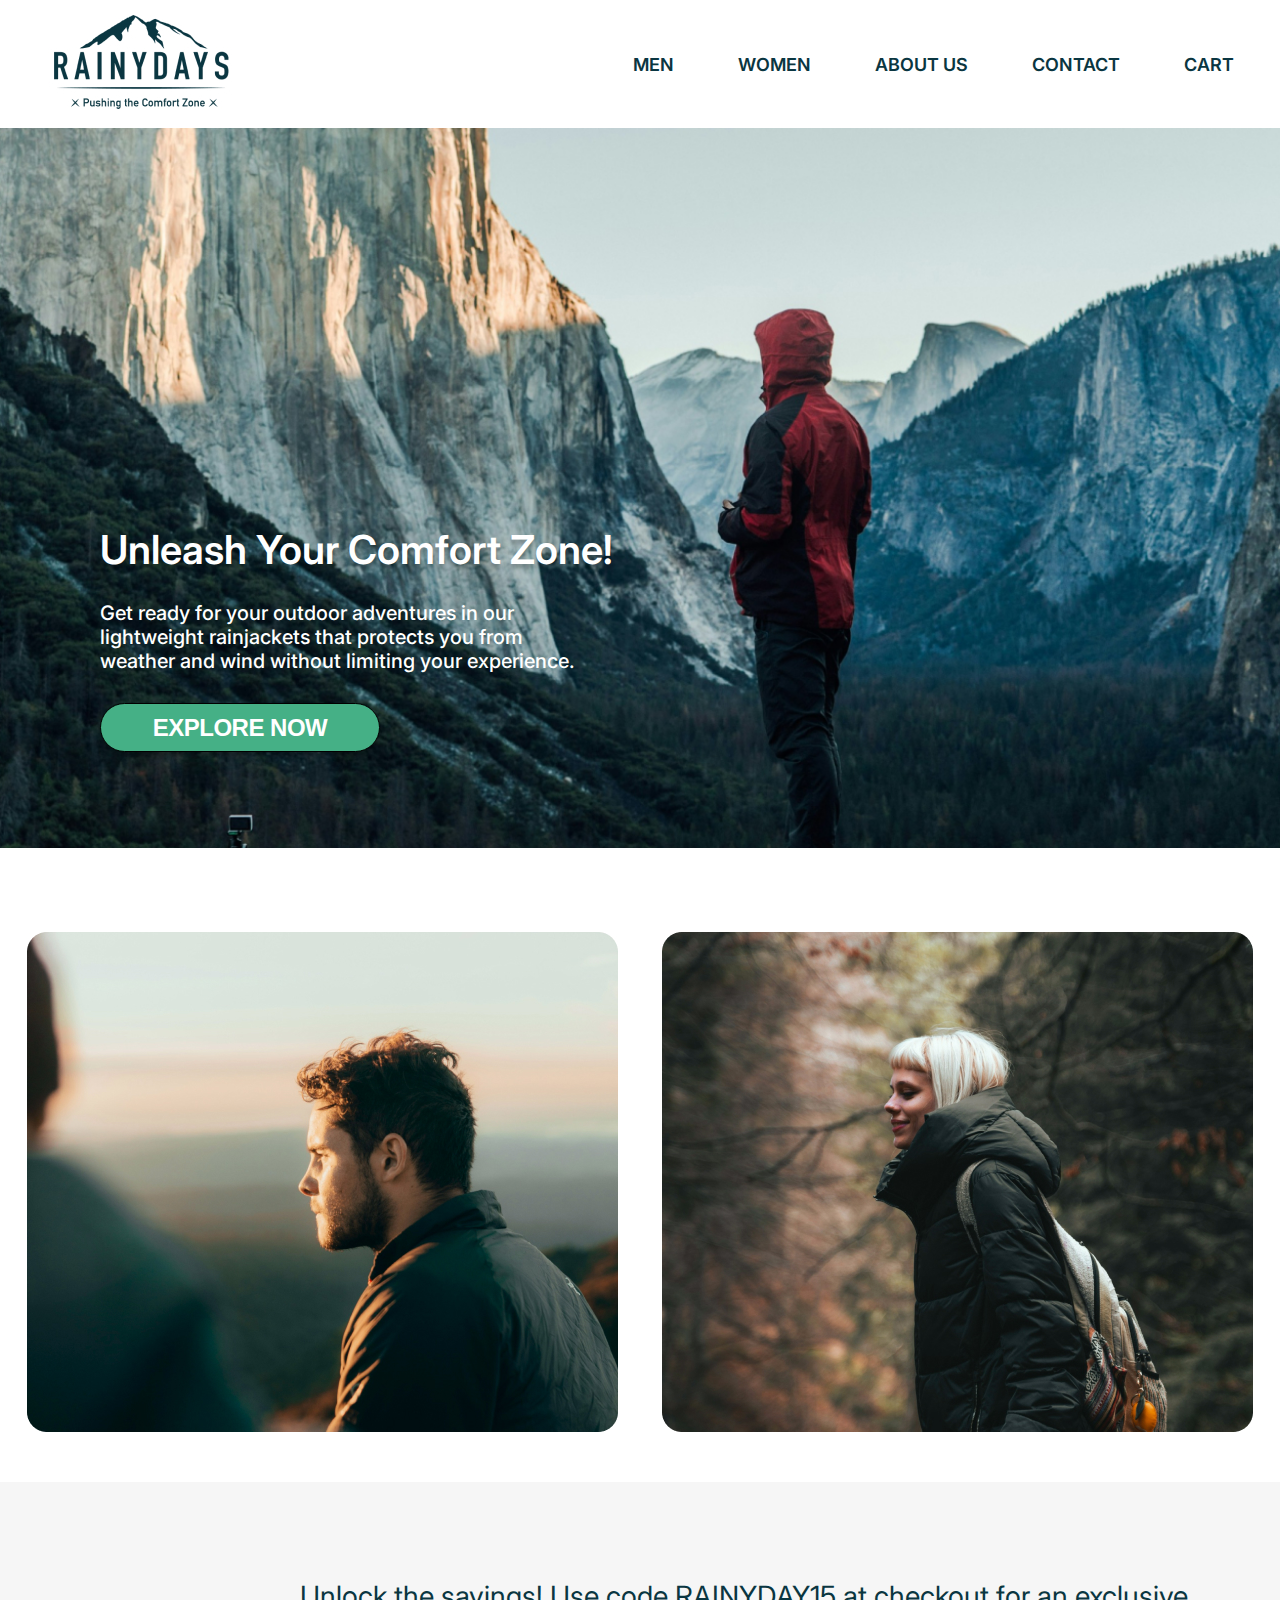
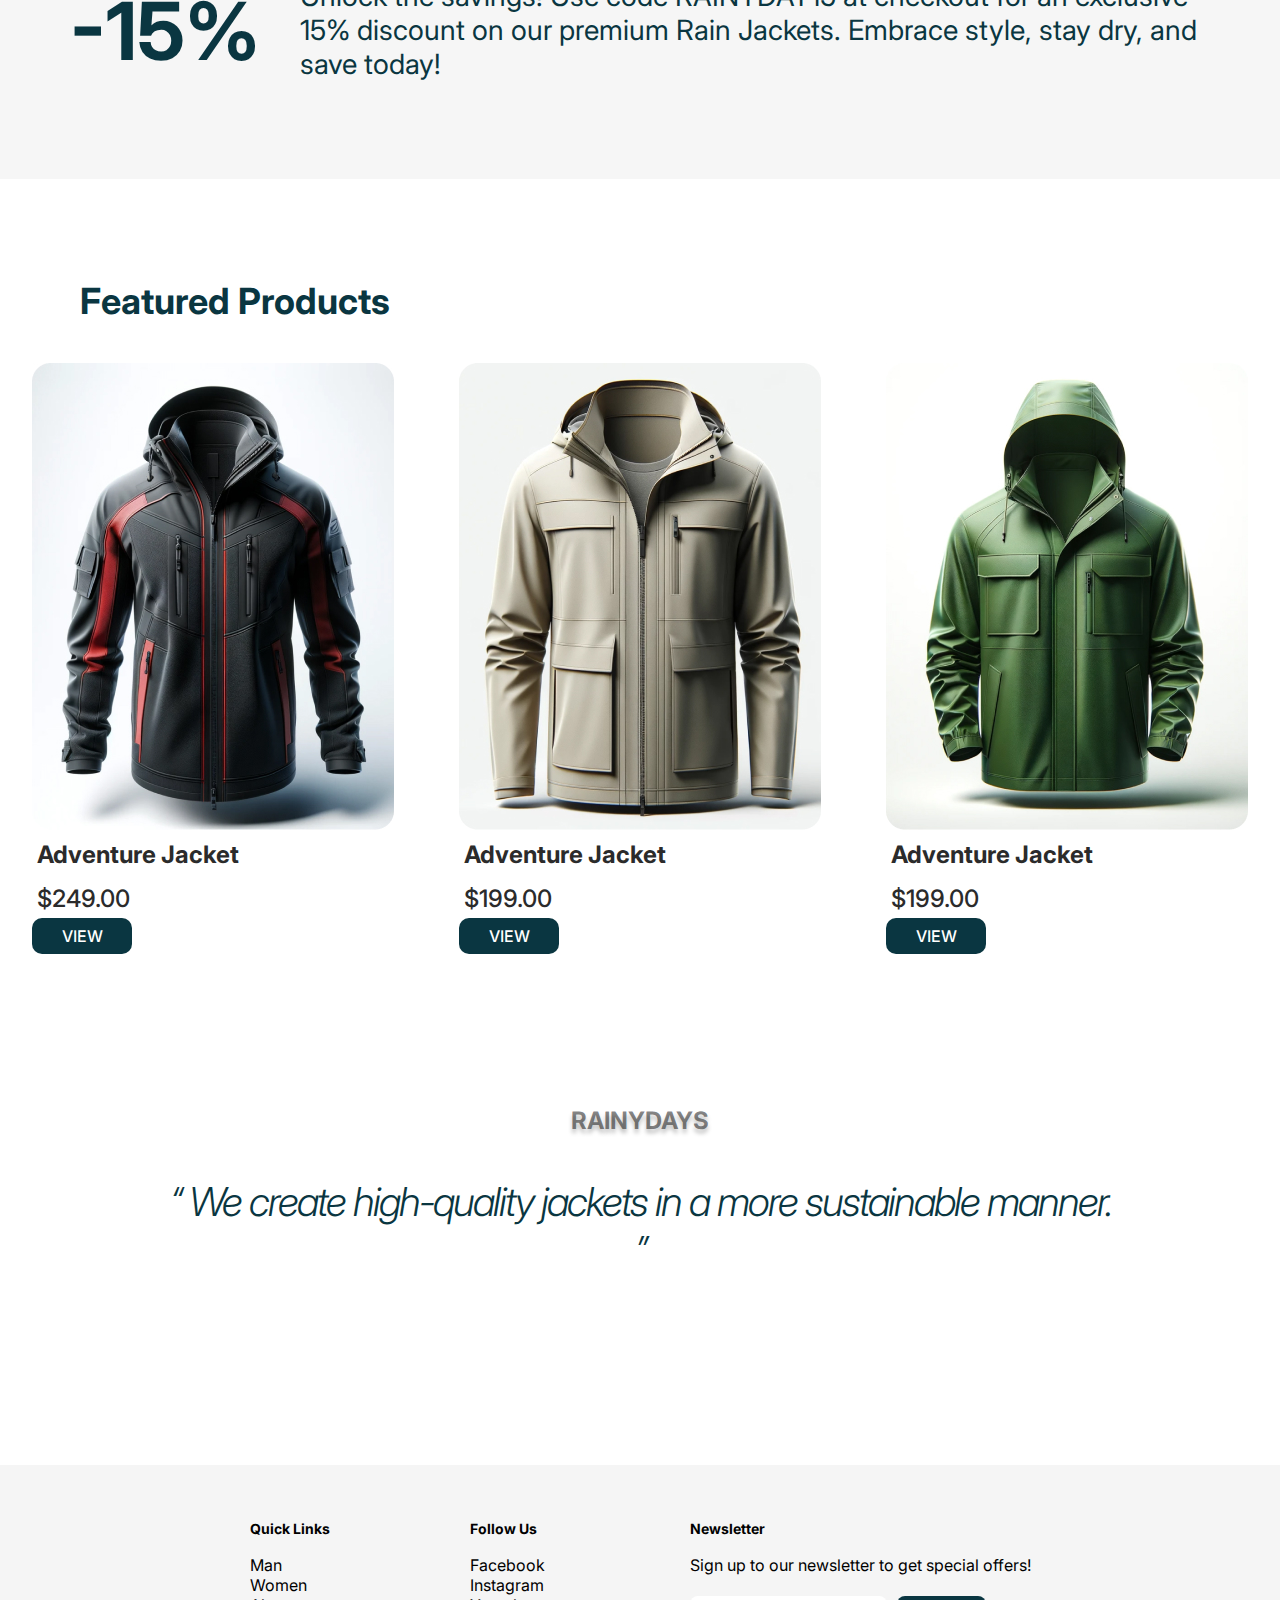
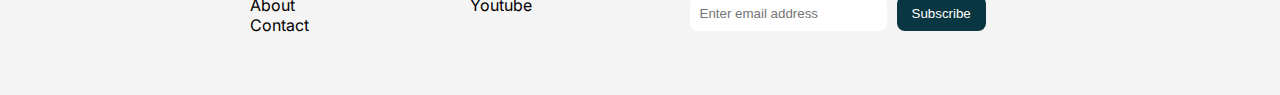
==== index.html @ 7c23044b "media" ====
<!DOCTYPE html>
<html lang="en">
  <head>
    <meta charset="UTF-8" />
    <meta name="viewport" content="widht=device-widht, initial-scale=1" />
    <meta
      name="Explore our premium selection of rain jackets and outerwear designed for the adventurous spirit. Our collection offers the perfect blend of style, functionality, and weather-resistant technology, ensuring you stay dry and comfortable in any conditions. Types: Rainjackets, hiking jackets. "
      content="The home page for Rainydays."
    />
    <link rel="icon" href="/images/favicon1.PNG" type="image/png" />
    <link href="src/css/styles.css" rel="stylesheet" />

    <link rel="preconnect" href="https://fonts.googleapis.com" />
    <link rel="preconnect" href="https://fonts.gstatic.com" crossorigin />
    <link
      href="https://fonts.googleapis.com/css2?family=Inter:wght@400;700&display=swap"
      rel="stylesheet"
    />
    <title>Rainydays | Home</title>
  </head>

  <body>
    <header>
      <div class="header-container">
        <div>
          <a class="header-logo" href="index.html"
            ><img src="images/footer-logo.jpg" alt="Rainydays logo"
          /></a>
          <div class="nav-search" id="navSearch">
            <img
              src="images/nav-search.svg"
              alt="Icon image of a blue search tool."
            />
          </div>
          <div class="nav-cart" id="navCart">
            <img src="images/nav-cart.svg" alt="Icon image of a blue cart" />
          </div>
          <div class="nav-toggle" id="navToggle">
            <img src="images/nav-toggle.svg" alt="Hamburger Menu" />
          </div>
        </div>
        <nav>
          <ul>
            <li><a href="man.html">MEN</a></li>
            <li><a href="man.html">WOMEN</a></li>
            <li><a href="about.html">ABOUT US</a></li>
            <li><a href="contact.html">CONTACT</a></li>
            <li><a href="#">CART</a></li>
          </ul>
        </nav>
      </div>
    </header>

    <main>
      <section class="hero">
        <div class="background-image"></div>
        <div class="hero-text">
          <h1>Unleash Your Comfort Zone!</h1>
          <article>
            Get ready for your outdoor adventures in our lightweight rainjackets
            that protects you from weather and wind without limiting your
            experience.
          </article>
          <a href="man.html">
            <button class="explore-button">EXPLORE NOW</button></a
          >
        </div>
      </section>
      <section class="shop-container">
        <img
          src="images/mens.jpg"
          alt="A picture of a man with a jacket sitting on a maoutain watching the sunset."
        />

        <img
          src="images/womens.jpg"
          alt="Picture of a woman with blonde hair and a dark green jacket carrying a backpack in the woods."
        />
      </section>
      <section class="discount-banner">
        <div class="discount-information">
          <h2 class="discount-value">-15%</h2>
          <p class="discount-text">
            Unlock the savings! Use code RAINYDAY15 at checkout for an exclusive
            15% discount on our premium Rain Jackets. Embrace style, stay dry,
            and save today!
          </p>
        </div>
      </section>
      <section class="featured">
        <h2>Featured Products</h2>
        <div class="carousel">
          <div class="carousel-products">
            <img
              src="images/carouselimage1.jpg"
              alt="Picture of a black, hooded outdoor jacket with red details on the arms and around the zippers."
            />
            <h3>Adventure Jacket</h3>
            <p>$249.00</p>
            <a href="product.html" class="shop-button">VIEW</a>
          </div>
          <div class="carousel-products">
            <img
              src="images/carouselimage2.jpg"
              alt="Picture of a beige, hooded rainjacket with four pockets on the front."
            />
            <h3>Adventure Jacket</h3>
            <p>$199.00</p>
            <a href="product.html" class="shop-button">VIEW</a>
          </div>
          <div class="carousel-products">
            <img
              src="images/carouselimage3.jpg"
              alt="Picture of a green, hooded rainjacket with two pockets on the chest."
            />
            <h3>Adventure Jacket</h3>
            <p>$199.00</p>
            <a href="product.html" class="shop-button">VIEW</a>
          </div>
        </div>
      </section>
      <section class="slogan">
        <strong>RAINYDAYS</strong>
        <h3>
          “ We create high-quality jackets in a more sustainable manner. ”
        </h3>
      </section>
    </main>
    <footer class="ft-main">
      <div class="ft-main-item">
        <h2 class="ft-title">Quick Links</h2>
        <ul>
          <li><a href="#">Man</a></li>
          <li><a href="#">Women</a></li>
          <li><a href="#">About</a></li>
          <li><a href="#">Contact</a></li>
        </ul>
      </div>
      <div class="ft-main-item">
        <h2 class="ft-title">Follow Us</h2>
        <ul>
          <li><a href="#">Facebook</a></li>
          <li><a href="#">Instagram</a></li>
          <li><a href="#">Youtube</a></li>
        </ul>
      </div>
      <div class="ft-main-item">
        <h2 class="ft-title">Newsletter</h2>
        <p>Sign up to our newsletter to get special offers!</p>
        <form>
          <input type="email" name="email" placeholder="Enter email address" />
          <input type="submit" value="Subscribe" />
        </form>
      </div>
    </footer>
    <script src="src/css/main.js"></script>
  </body>
</html>
---- src/css/styles.css ----
/* Use import to split up your CSS into manageable chunks */
@import url("./reset.css");
/* Files that are only needed to be imported are called partials */
/* These are marked with an underscore: */
@import url("./variables.css");
/* Feel free to add as many of these imports as you need */

/* Styles for every page */

.hr-header {
  max-width: 1280px;
  height: 0px;
  margin: 0 auto;
  background-color: #0a3641;
}

.header-info {
  max-width: 1280px;
  margin: 8px auto;
  padding: 0 20px;
  font-weight: 600;
  color: rgba(0, 0, 0, 0.75);
}

body {
  font-family: "Inter", "Open Sans", sans-serif;
  background-color: #ffffff;
  min-height: 100vh;
  margin: 0;
  padding: 0;
}

.header-container {
  display: flex;
  align-items: center;
  justify-content: space-between;
  margin: 15px auto;
  max-width: 1280px;
  padding: 0 16px;
}

.header-logo {
  height: 75px;
  width: 180px;
}

header li {
  display: inline-block;
  padding: 0 30px;
}

header li a {
  text-decoration: none;
  color: #0a3641;
  font-weight: 600;
  font-size: 18px;
}

.nav-toggle {
  display: none;
  position: absolute;
  top: 1.8rem;
  right: 3rem;
}

.nav-cart {
  display: none;
  position: absolute;
  top: 2.25rem;
  right: 5.2rem;
}

.nav-search {
  display: none;
  position: absolute;
  top: 2.25rem;
  right: 7.3rem;
}

.open {
  height: 100vh;
}

@media (max-width: 1000px) {
  .header-container {
    flex-direction: column;
    align-items: flex-start;
  }

  nav {
    height: 0;
    width: 100%;
    overflow: hidden;
  }

  header li {
    display: block;
    text-align: center;
    padding: 1.5rem 0;
  }

  header li a {
    font-size: 20px;
  }

  .nav-toggle {
    display: flex;
    width: 40px;
    height: 38px;
  }

  .nav-cart {
    display: flex;
    width: 31px;
    height: 25px;
  }

  .nav-search {
    display: flex;
    width: 31px;
    height: 27px;
  }

  .header-logo {
    display: flex;
    width: 82px;
    height: 68px;
  }
}

@media (max-width: 600px) {
  .nav-toggle {
    width: 36px;
    height: 34px;
  }

  .nav-cart {
    width: 27px;
    height: 21px;
  }

  .nav-search {
    width: 27px;
    height: 23px;
  }

  .header-logo {
    width: 42px;
    height: 58px;
  }
}

@media (max-width: 400px) {
  .nav-toggle {
    width: 30px;
    height: 30px;
    top: 28.4px;
    right: 30px;
  }

  .nav-cart {
    width: 23px;
    height: 19px;
    top: 34.5px;
    right: 55.5px;
  }

  .nav-search {
    width: 23px;
    height: 19px;
    top: 34px;
    right: 80px;
  }

  .header-logo {
    width: 42px;
    height: 58px;
  }
}

footer {
  background-color: #f5f5f5;
  color: #000;
}

footer a {
  text-decoration: none;
  color: #000;
}

a:hover {
  text-decoration: underline;
}

.ft-title {
  color: #000;
  font-size: 14px;
  padding-bottom: 0.1rem;
}

.ft-main {
  padding: 1.5rem 14rem;
  display: flex;
  flex-wrap: wrap;
  justify-content: center;
  gap: 80px;
}

.ft-main-item {
  max-width: 1280px;
  padding: 1.25rem;
  min-width: 200px;
}

ul {
  list-style: none;
  padding-left: 0;
}
@media (max-width: 1400px) {
  .ft-main {
    justify-content: center;
    gap: 20px;
    padding: 1.5rem 0;
  }
}

@media (max-width: 850px) {
  .ft-main {
    display: flex;
    flex-direction: column;
    padding: 2.5rem;
  }
}

form {
  display: flex;
  flex-wrap: wrap;
}

input[type="email"] {
  border: 0;
  padding: 0.625rem;
  margin-top: 0.3125rem;
}

input[type="submit"] {
  background-color: #0a3641;
  color: #ffffff;
  cursor: pointer;
  border: 0;
  padding: 0.625rem 0.9375rem;
  margin-top: 0.3125rem;
}

/* HOME PAGE */

/* Hero */

.hero {
  display: grid;
  grid-template-rows: 400px auto;
  grid-template-areas: "image" "text";
  margin-bottom: 160px;
}

.background-image {
  grid-area: image;
  background-image: url(/images/header.jpg);
  background-color: #0a3641;
  background-size: cover;
  background-position: center;
  width: 100%;
  height: 80vh;
}

.hero-text {
  grid-area: text;
  text-align: left;
  padding: 20px;
  color: #ffffff;
  margin-top: -50px;
}

.hero h1 {
  font-size: 40px;
  font-weight: 600;
  text-shadow: 0px 4px 4px rgba(0, 0, 0, 0.25);
  margin-left: 80px;
}

.hero article {
  font-size: 20px;
  font-weight: 500;
  -webkit-text-stroke-width: 1;
  -webkit-text-stroke-color: #0a3641;
  width: 40%;
  margin-left: 80px;
  padding-bottom: 30px;
}

.explore-button {
  width: 280px;
  height: 49px;
  font-size: 24px;
  font-weight: 600;
  background-color: #45b086;
  color: #ffffff;
  padding: 10px 40px;
  letter-spacing: -0.5px;
  border: 1px solid #000;
  border-radius: 36px;
  box-shadow: 0px 4px 4px 0px rgba(0, 0, 0, 0.25);
  outline: none;
  margin-left: 80px;
  cursor: pointer;
  transition: all 0.6s ease;
}

.explore-button:hover {
  background-color: #ffffff;
  color: #45b086;
}

@media (max-width: 1000px) {
  .hero h1 {
    font-size: 35px;
  }
  .hero article {
    font-size: 18px;
  }
  .explore-button {
    width: 230px;
    height: 45px;
    font-size: 20px;
  }
}

@media (max-width: 600px) {
  .hero {
    grid-template-rows: 390px auto;
    margin-bottom: 10px;
  }
  .background-image {
    height: 375px;
    width: auto;
  }
  .hero-text {
    background-color: #f5f5f5;
    color: #0a3641;
    width: 100%;
  }
  .hero h1 {
    font-size: 28px;
    margin: 20px 20px;
  }
  .hero article {
    font-size: 18px;
    width: 80%;
    margin: 10px 20px;
    padding-bottom: 0;
  }
  .explore-button {
    width: 230px;
    height: 45px;
    font-size: 20px;
    margin: 20px;
  }
}

@media (max-width: 400px) {
  .hero {
    grid-template-rows: 350px auto;
    margin-bottom: 10px;
  }
  .background-image {
    height: 300px;
    width: auto;
  }
  .hero-text {
    background-color: #f5f5f5;
    color: #0a3641;
    width: 100%;
  }
  .hero h1 {
    font-size: 24px;
    margin: 10px 10px;
    margin-left: 0;
  }
  .hero article {
    font-size: 16px;
    width: 100%;
    margin: 10px 20px;
    padding-bottom: 0;
    margin-left: 0;
  }
  .explore-button {
    width: 100%;
    height: 40px;
    font-size: 18px;
    margin-left: 0;
    margin-bottom: 5px;
  }
}

/* Shop Cards */

.shop-container {
  display: grid;
  grid-template-columns: repeat(2, 1fr);
  max-width: 1280px;
  margin: 50px auto;
  place-items: center;
  gap: 30px;
}

.shop-container img {
  max-width: 100%;
  height: auto;
}

@media (max-width: 1300px) {
  .shop-container {
    padding: 0 20px;
  }
}

@media (max-width: 600px) {
  .shop-container {
    grid-template-columns: repeat(1, 1fr);
    margin: 20px auto;
  }
}

@media (max-width: 400px) {
  .shop-container {
    display: block;
    margin: 10px 5px;
    padding: 10px 0;
  }
}

/* Discount banner */

.discount-banner {
  background-color: rgba(217, 217, 217, 0.23);
}

.discount-value {
  font-size: 80px;
  padding-left: 10px;
  padding-right: 10px;
  margin: 100px 0;
}

.discount-text {
  font-size: 28px;
  text-align: left;
}

.discount-information {
  display: flex;
  color: #0a3641;
  align-items: center;
  max-width: 1280px;
  margin: 50px auto;
  padding: 0 60px;
  gap: 30px;
}

@media (max-width: 600px) {
  .discount-information {
    margin: 10px auto;
    padding: 0 20px;
  }
  .discount-value {
    font-size: 65px;
  }
  .discount-text {
    font-size: 20px;
    padding: 40px 0;
  }
}

@media (max-width: 400px) {
  .discount-information {
    padding: 0 10px;
    gap: 0;
  }
  .discount-value {
    font-size: 50px;
  }
  .discount-text {
    font-size: 16px;
    padding: 10px 0;
  }
}

/* Featured products */ /*!Add buttons to carousel!*/

.featured h2 {
  margin-top: 100px;
  margin-bottom: 40px;
  margin-left: auto;
  margin-right: auto;
  max-width: 1440px;
  color: #0a3641;
  font-size: 36px;
  padding-left: 80px;
}

.carousel {
  display: grid;
  grid-template-columns: repeat(3, 1fr);
  max-width: 1280px;
  margin: auto;
}

.carousel h3 {
  color: #2b2b2b;
  font-weight: 700;
  font-size: 24px;
  margin: 10px 5px;
}

.carousel p {
  color: #2b2b2b;
  font-weight: 500;
  font-size: 24px;
  margin: 5px;
}

.carousel img {
  width: 100%;
}

.carousel-products {
  display: grid;
  justify-content: center;
}

@media (max-width: 1000px) {
  .carousel {
    grid-template-columns: repeat(2, 1fr);
    gap: 0 10px;
    padding: 0 20px;
  }
}

@media (max-width: 600px) {
  .carousel {
    grid-template-columns: repeat(2, 1fr);
  }
  .featured h2 {
    font-size: 28px;
  }
  .carousel h3 {
    font-size: 16px;
  }
  .carousel p {
    font-size: 16px;
  }
}

@media (max-width: 400px) {
  .carousel {
    grid-template-columns: repeat(1, 1fr);
  }
  .featured h2 {
    font-size: 23px;
  }
  .carousel h3 {
    font-size: 16px;
  }
  .carousel p {
    font-size: 16px;
  }
}

/* Slogan */ /* !Move Minilogo to the left, not centered! */

.slogan {
  margin: 150px auto;
  display: flex;
  flex-direction: column;
  max-width: 955px;
  text-align: center;
}

.slogan strong {
  color: rgba(0, 0, 0, 0.49);
  font-size: 24px;
  text-shadow: 0px 4px 4px rgba(0, 0, 0, 0.25);
}

.slogan h3 {
  color: #0a3641;
  font-size: 40px;
  font-style: italic;
  letter-spacing: -2px;
  font-weight: normal;
  font-weight: 300;
}

@media (max-width: 600px) {
  .slogan {
    margin: 50px auto;
    padding: 20px;
  }

  .slogan strong {
    font-size: 20px;
    text-align: left;
    margin-bottom: 20px;
  }
  .slogan h3 {
    font-size: 28px;
    text-align: left;
    margin: 0;
  }
}

/* CHECKOUT SUCCESS PAGE */

.order-confirmed {
  max-width: 1280px;
  margin: 30px auto;
  margin: 100px auto;
  display: flex;
  flex-direction: column;
  align-items: center;
  justify-content: center;
  text-align: center;
}

.order-confirmed img {
  max-width: 100%;
  height: auto;
}

.order-confirmed h1 {
  color: #0a3641;
  font-size: 36px;
  font-weight: 600;
}

.order-confirmed p {
  color: #000;
  font-size: 16px;
  font-weight: 400;
}

.order-confirmed article {
  color: #000;
  font-size: 16px;
  font-weight: 400;
  margin: 40px 0;
  max-width: 700px;
}

.order-confirmed button {
  color: #ffffff;
  font-size: 16px;
  font-weight: 700;
  background-color: #0a3641;
  border-radius: 38px;
  width: 390px;
  height: 50px;
}

@media (max-width: 430px) {
  .order-confirmed h1 {
    font-size: 20px;
    padding: 0;
  }
}

@media (max-width: 430px) {
  .order-confirmed article {
    font-size: 14px;
    padding: 0 30px;
  }
}

@media (max-width: 430px) {
  .order-confirmed button {
    font-size: 14px;
  }
}

/* Man/Women Page */

.jackets {
  max-width: 1280px;
  margin: 30px auto;
  padding: 0 20px;
}

.jackets h1 {
  font-size: 36px;
  font-weight: 600;
  letter-spacing: -1.8px;
  color: rgba(0, 0, 0, 0.87);
  text-align: center;
}

.jackets h2 {
  font-size: 20px;
  font-weight: 700;
  letter-spacing: -1px;
  color: rgba(0, 0, 0, 0.788);
  margin: 10px auto;
}

.jackets p {
  font-weight: 500;
  margin-top: 5px;
}

.product-list {
  display: grid;
  grid-template-columns: repeat(3, 1fr);
  grid-gap: 20px;
  margin-bottom: 100px;
}

.products img {
  width: 100%;
}

.products {
  margin: 50px 0;
}

.shop-button {
  width: 100px;
  padding: 8px 30px;
  font-size: 16px;
  color: #ffffff;
  background-color: #0a3641;
  border-radius: 10px;
  font-weight: 500;
  text-decoration: none;
}

@media (max-width: 600px) {
  .jackets h1 {
    font-size: 28px;
  }
  .jackets h2 {
    font-size: 18px;
  }

  .products {
    margin: 20px 0;
  }

  .product-list {
    grid-template-columns: repeat(2, 1fr);
    margin-bottom: 30px;
  }
}

@media (max-width: 400px) {
  .jackets h1 {
    font-size: 25px;
  }
  .jackets h2 {
    font-size: 18px;
  }
  .jackets p {
    font-size: 15px;
  }

  .products {
    margin: 15px 0;
  }

  .product-list {
    grid-template-columns: repeat(1, 1fr);
    margin-bottom: 30px;
  }
}

/*  Product Specific Page */

.product-specific {
  display: flex;
  max-width: 1280px;
  padding-bottom: 100px;
  margin: 0px auto;
}

.product-specific h1 {
  font-size: 36px;
  letter-spacing: -1.8px;
  font-weight: 600;
  margin: 5px 0;
  color: rgba(0, 0, 0, 0.87);
}

.product-specific p {
  font-size: 24px;
  letter-spacing: -1.2px;
  margin: 5px 0;
}

.product-specific article {
  font-size: 16px;
  letter-spacing: -0.8px;
  padding: 50px 0px;
}

.product-specific__content {
  padding: 0px 80px;
  display: flex;
  flex-direction: column;
}

strong {
  margin: 2px 0;
}

.in-stock {
  color: #005924;
}

.product-specific__buttons {
  padding: 0;
  display: flex;
  flex-direction: column;
  margin: 40px 0;
}

.button-select {
  width: 235px;
  height: 48px;
  border-radius: 25px;
  border: 1 px solid #000;
  background-color: #ffffff;
  color: #000;
  font-weight: 700;
  font-size: 18px;
  margin: 5px 0;
}

.button-add {
  width: 235px;
  height: 48px;
  border-radius: 25px;
  background-color: #0a3641;
  color: #ffffff;
  font-weight: 700;
  font-size: 18px;
  margin: 5px 0;
}

/* About Us page*/

.about-content {
  max-width: 1280px;
  margin: 80px auto;
  padding-left: 20px;
  padding-right: 20px;
  padding-bottom: 100px;
  display: grid;
  grid-template-columns: repeat(2, 1fr);
  grid-gap: 100px;
}

.about-content img {
  width: 100%;
}

.about-content h2 {
  color: rgba(0, 0, 0, 0.87);
}

.about-heading {
  max-width: 1280px;
  margin: 30px auto;
  color: #2b2b2b;
  font-weight: 600;
  font-size: 36px;
  text-align: center;
}

/* Checkout page*/

.checkout-page {
  max-width: 1280px;
  margin: 30px auto;
}

.checkout-page h1 {
  text-align: center;
  font-size: 36px;
  font-weight: 600;
  color: rgba(0, 0, 0, 0.87);
}

.checkout-page legend {
  font-size: 24px;
  font-weight: 700;
  color: #000000dc;
  padding: 16px 0;
}

input,
select,
textarea {
  border: 1px solid #00000055;
  border-radius: 8px;
  height: 35px;
  margin: 10px 10px 10px 0px;
}

.order-review {
  width: 1280px;
  margin: 30px auto;
}

.order-review__content {
  display: grid;
  grid-template-columns: repeat(4, 1fr);
  text-align: center;
  font-size: 16px;
}

.product-text {
  text-align: left;
  display: grid;
  grid-template-columns: repeat(2, 1fr);
}

.product-text img {
  padding-left: 100px;
  margin: 0px 20px;
  margin-bottom: 30px;
}

.jacket-info {
  display: flex;
  flex-direction: column;
}

.subtotal {
  display: flex;
  justify-content: end;
  padding-right: 100px;
  padding-top: 5px;
}

fieldset {
  border-radius: 8px;
}

.payment-content {
  display: flex;
  flex-direction: column;
  padding-top: 25px;
  padding-bottom: 12px;
  padding-left: 79px;
  padding-right: 79px;
}

.order-content {
  display: grid;
  grid-template-columns: repeat(2, 1fr);
  gap: 20px;
  padding-top: 25px;
  padding-bottom: 92px;
  padding-left: 79px;
  padding-right: 79px;
}

.shipping-content {
  display: flex;
  flex-direction: column;
  padding-top: 25px;
  padding-bottom: 50px;
  padding-left: 79px;
  padding-right: 79px;
}

.form-wrapper {
  width: 1280px;
  display: flex;
  margin: 30px auto;
  gap: 30px;
}

.form-wrapper > * {
  flex: 1;
  display: flex;
  flex-direction: column;
}

.payment button {
  margin-top: 20px;
  margin-left: 390px;
  background-color: #0a3641;
  color: #ffffff;
  font-size: 18px;
  font-weight: 700;
  text-align: center;
  width: 235px;
  height: 48px;
  border-radius: 25px;
}

.card-fields {
  display: flex;
}

/* Contact page */

.contact-content {
  max-width: 1280px;
  margin: 30px auto;
  text-align: center;
}

.contact-page h1 {
  font-size: 36px;
  font-weight: 600;
  letter-spacing: 0.72px;
  color: rgba(0, 0, 0, 0.87);
}

.contact-page article {
  font-size: 18px;
  letter-spacing: 0.36px;
  font-weight: 400;
}

.contact-page p {
  font-size: 16px;
  font-weight: 400;
  letter-spacing: 0.32px;
}

.contact-page h3 {
  font-weight: 600;
}

.contact-information__text {
  margin: 30px 0;
  font-size: 18px;
}

.contact-address a {
  line-height: 46px;
  color: #064e41dc;
  font-weight: 700;
}

.contact-socials a {
  line-height: 46px;
  color: #064e41dc;
  font-weight: 700;
}

.contact-top {
  text-align: center;
  margin: 70px 0;
  border-radius: 0px;
}

.contact-bottom {
  text-align: left;
  margin-bottom: 150px;
  border-radius: 0px;
}

.contact-information {
  margin: 50px 0;
}

.contact-information > * {
  margin: 30px 0;
}

.contact-form {
  margin: 50px 125px;
  display: grid;
}

.contact-form form {
  max-width: 1000px;
  margin: auto;
}

.contact-form > * {
  margin: 10px 0;
  font-size: 18px;
}

.contact-formwrapper {
  display: flex;
  width: 1000px;
  gap: 120px;
  margin-top: 20px;
  font-size: 16px;
}

.contact-formwrapper > * {
  flex: 1;
  display: flex;
  flex-direction: column;
}

.contact-formwrapper ::placeholder {
  font-size: 16px;
  padding-left: 8px;
}
.submit-button {
  width: 235px;
  height: 48px;
  text-align: center;
  border-radius: 25px;
  font-size: 24px;
  font-weight: 700;
}
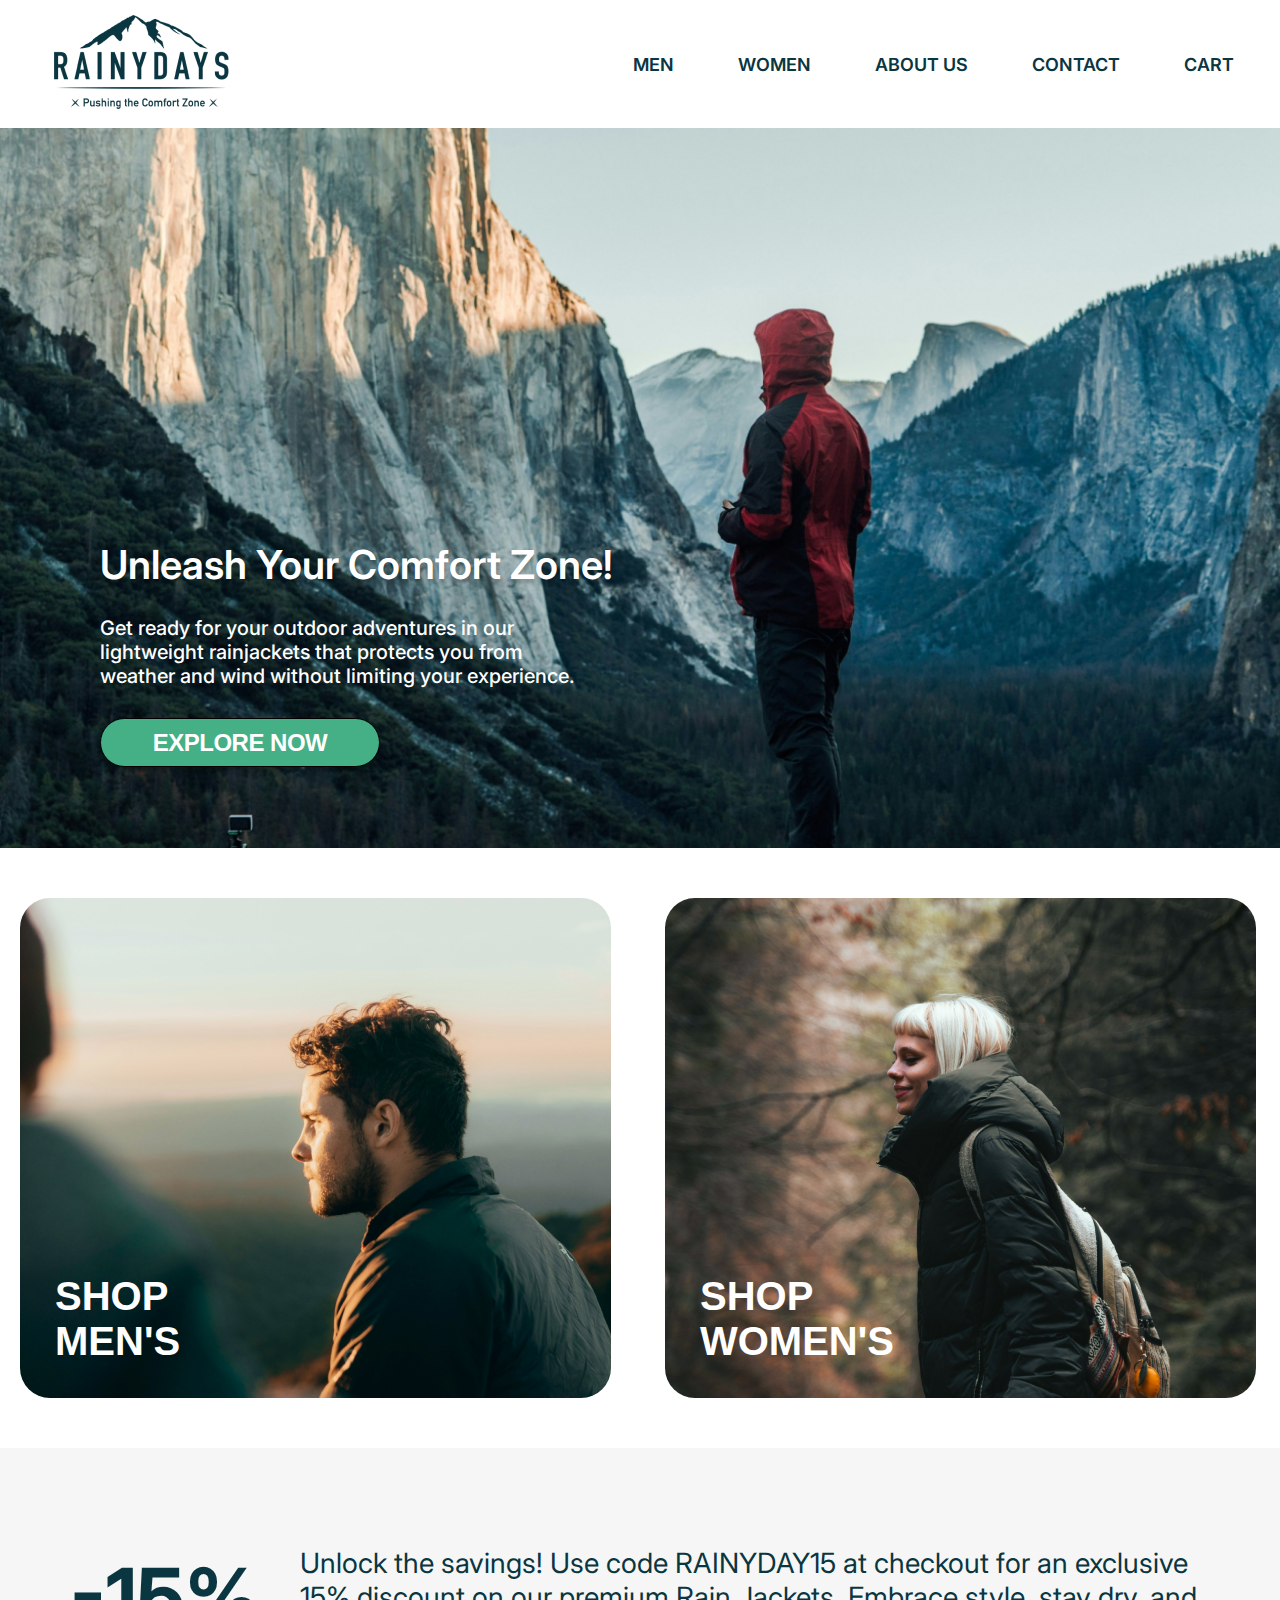
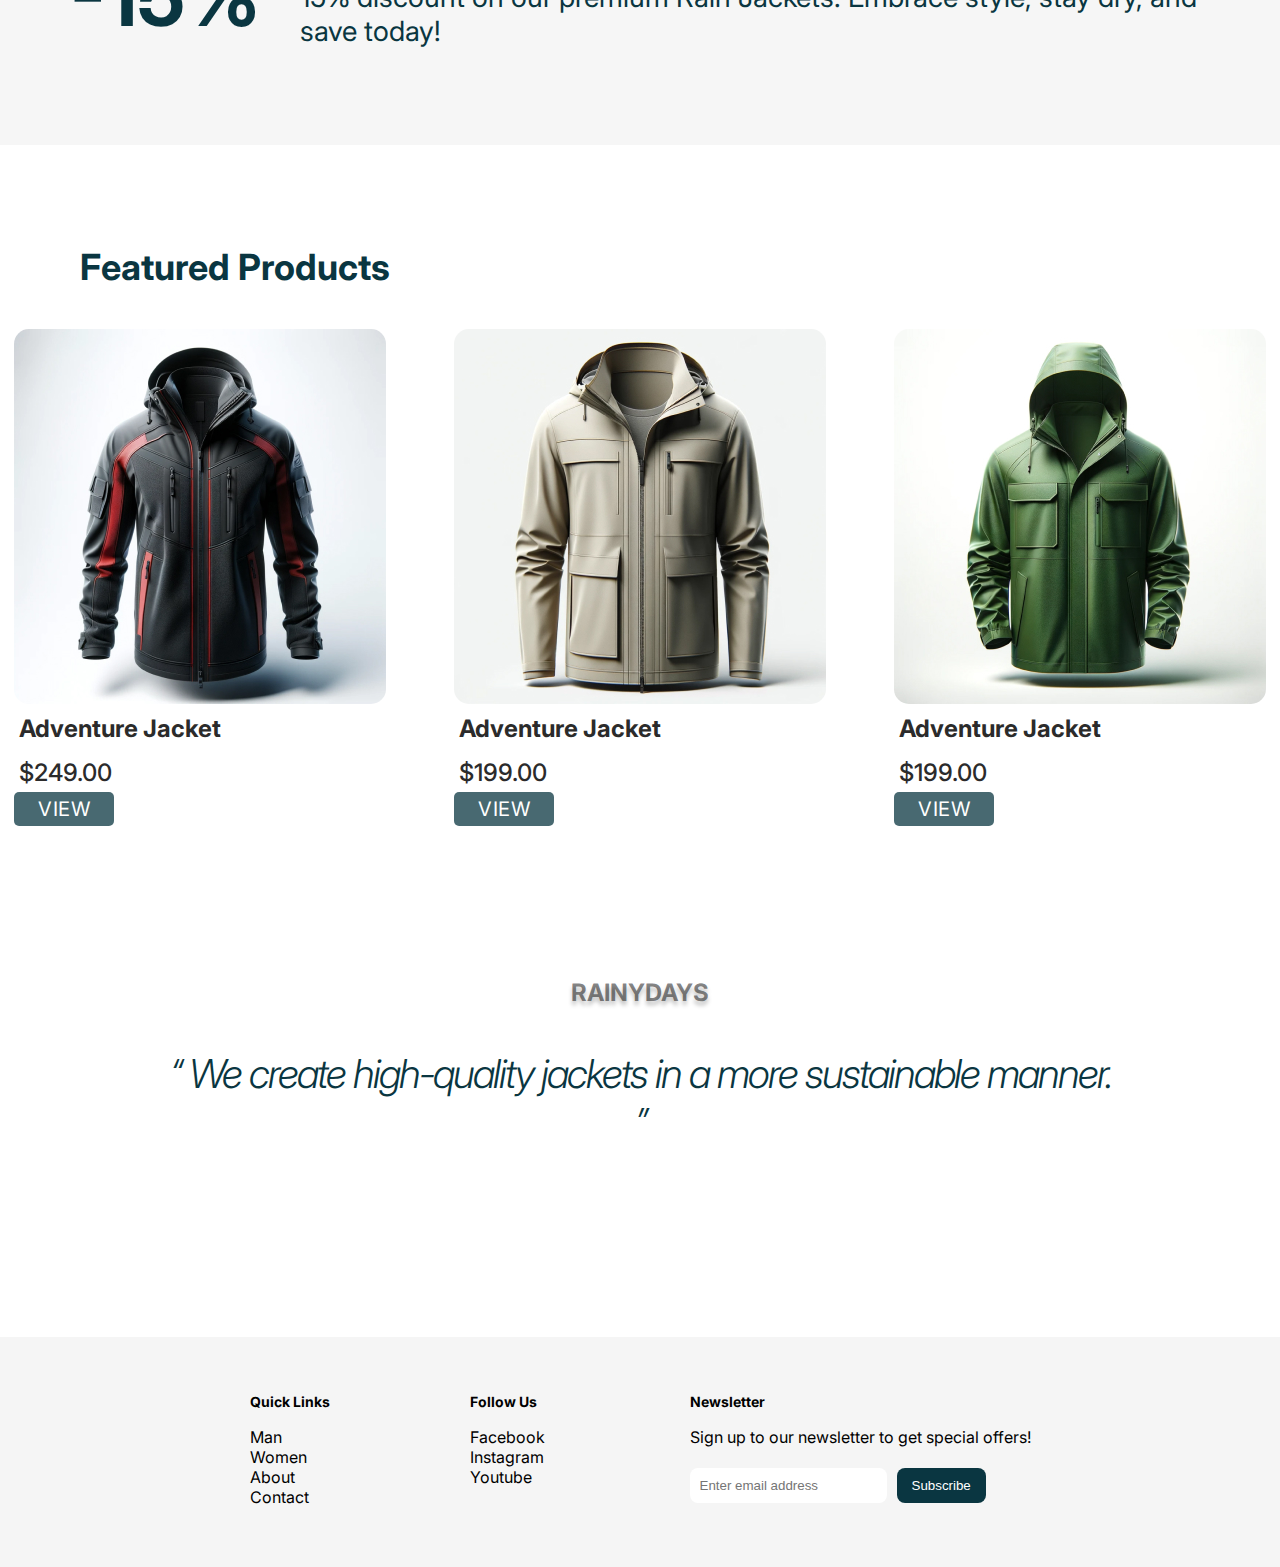
==== commit 5d9bf98f: "responsive" ====
--- a/index.html
+++ b/index.html
@@ -2,7 +2,7 @@
 <html lang="en">
   <head>
     <meta charset="UTF-8" />
-    <meta name="viewport" content="widht=device-widht, initial-scale=1" />
+    <meta name="viewport" content="width=device-width, initial-scale=1" />
     <meta
       name="Explore our premium selection of rain jackets and outerwear designed for the adventurous spirit. Our collection offers the perfect blend of style, functionality, and weather-resistant technology, ensuring you stay dry and comfortable in any conditions. Types: Rainjackets, hiking jackets. "
       content="The home page for Rainydays."
@@ -67,15 +67,24 @@
         </div>
       </section>
       <section class="shop-container">
-        <img
-          src="images/mens.jpg"
-          alt="A picture of a man with a jacket sitting on a maoutain watching the sunset."
-        />
-
-        <img
-          src="images/womens.jpg"
-          alt="Picture of a woman with blonde hair and a dark green jacket carrying a backpack in the woods."
-        />
+        <div>
+          <img
+            class="shop-image"
+            src="images/shop-mens.jpg"
+            alt="A picture of a man with a jacket sitting on a maoutain watching the sunset."
+          /><a href="man.html">
+            <button class="shop-mens">SHOP MEN'S</button></a
+          >
+        </div>
+        <div>
+          <img
+            class="shop-image"
+            src="images/shop-womens.jpg"
+            alt="Picture of a woman with blonde hair and a dark green jacket carrying a backpack in the woods."
+          /><a href="man.html">
+            <button class="shop-womens">SHOP WOMEN'S</button></a
+          >
+        </div>
       </section>
       <section class="discount-banner">
         <div class="discount-information">
@@ -92,30 +101,30 @@
         <div class="carousel">
           <div class="carousel-products">
             <img
-              src="images/carouselimage1.jpg"
+              src="images/product1.jpg"
               alt="Picture of a black, hooded outdoor jacket with red details on the arms and around the zippers."
             />
             <h3>Adventure Jacket</h3>
             <p>$249.00</p>
-            <a href="product.html" class="shop-button">VIEW</a>
+            <a href="product.html" class="carousel-button">VIEW</a>
           </div>
           <div class="carousel-products">
             <img
-              src="images/carouselimage2.jpg"
+              src="images/product2.jpg"
               alt="Picture of a beige, hooded rainjacket with four pockets on the front."
             />
             <h3>Adventure Jacket</h3>
             <p>$199.00</p>
-            <a href="product.html" class="shop-button">VIEW</a>
+            <a href="product.html" class="carousel-button">VIEW</a>
           </div>
           <div class="carousel-products">
             <img
-              src="images/carouselimage3.jpg"
+              src="images/product3.jpg"
               alt="Picture of a green, hooded rainjacket with two pockets on the chest."
             />
             <h3>Adventure Jacket</h3>
             <p>$199.00</p>
-            <a href="product.html" class="shop-button">VIEW</a>
+            <a href="product.html" class="carousel-button">VIEW</a>
           </div>
         </div>
       </section>
--- a/src/css/styles.css
+++ b/src/css/styles.css
@@ -258,9 +258,8 @@
 
 .hero {
   display: grid;
-  grid-template-rows: 400px auto;
+  grid-template-rows: auto;
   grid-template-areas: "image" "text";
-  margin-bottom: 160px;
 }
 
 .background-image {
@@ -278,7 +277,7 @@
   text-align: left;
   padding: 20px;
   color: #ffffff;
-  margin-top: -50px;
+  margin-top: -355px;
 }
 
 .hero h1 {
@@ -341,13 +340,14 @@
     margin-bottom: 10px;
   }
   .background-image {
-    height: 375px;
+    height: 390px;
     width: auto;
   }
   .hero-text {
     background-color: #f5f5f5;
     color: #0a3641;
     width: 100%;
+    margin-top: 0;
   }
   .hero h1 {
     font-size: 28px;
@@ -364,12 +364,14 @@
     height: 45px;
     font-size: 20px;
     margin: 20px;
+    background-color: #0a3641;
+    border-radius: 16px;
   }
 }
 
 @media (max-width: 400px) {
   .hero {
-    grid-template-rows: 350px auto;
+    grid-template-rows: 300px auto;
     margin-bottom: 10px;
   }
   .background-image {
@@ -407,35 +409,75 @@
 .shop-container {
   display: grid;
   grid-template-columns: repeat(2, 1fr);
+  margin: 50px auto;
+  gap: 0 100px;
   max-width: 1280px;
-  margin: 50px auto;
-  place-items: center;
-  gap: 30px;
-}
-
-.shop-container img {
+  position: relative;
+}
+
+.shop-image {
+  display: grid;
   max-width: 100%;
   height: auto;
+  border-radius: 30px;
+}
+
+.shop-mens,
+.shop-womens {
+  background: none;
+  border: none;
+  height: 50px;
+  width: 100px;
+  font-size: 40px;
+  font-weight: 600;
+  color: #fff;
+  position: absolute;
+  top: 75%;
+  padding-left: 35px;
 }
 
 @media (max-width: 1300px) {
   .shop-container {
     padding: 0 20px;
+    gap: 0 50px;
+  }
+}
+
+@media (max-width: 1000px) {
+  .shop-container {
+    gap: 0 30px;
+  }
+  .shop-mens,
+  .shop-womens {
+    font-size: 30px;
+    top: 70%;
   }
 }
 
 @media (max-width: 600px) {
   .shop-container {
-    grid-template-columns: repeat(1, 1fr);
-    margin: 20px auto;
+    display: flex;
+    flex-direction: column;
+    gap: 20px;
+  }
+  .shop-image {
+    border-radius: 0;
+  }
+  .shop-mens,
+  .shop-womens {
+    position: relative;
+    background-color: #0a3641ae;
+    width: 100%;
+    height: 80px;
+    padding: 10px;
   }
 }
 
 @media (max-width: 400px) {
-  .shop-container {
-    display: block;
-    margin: 10px 5px;
-    padding: 10px 0;
+  .shop-mens,
+  .shop-womens {
+    font-size: 20px;
+    height: 50px;
   }
 }
 
@@ -513,6 +555,7 @@
   grid-template-columns: repeat(3, 1fr);
   max-width: 1280px;
   margin: auto;
+  grid-gap: 40px;
 }
 
 .carousel h3 {
@@ -531,6 +574,7 @@
 
 .carousel img {
   width: 100%;
+  border-radius: 15px;
 }
 
 .carousel-products {
@@ -538,11 +582,23 @@
   justify-content: center;
 }
 
+.carousel-button {
+  background-color: #0a3641be;
+  width: 100px;
+  color: #ffffff;
+  text-decoration: none;
+  font-size: 20px;
+  text-align: center;
+  padding: 5px;
+  border-radius: 5px;
+  letter-spacing: 0.5px;
+}
 @media (max-width: 1000px) {
   .carousel {
     grid-template-columns: repeat(2, 1fr);
     gap: 0 10px;
     padding: 0 20px;
+    grid-gap: 10px;
   }
 }
 
@@ -552,12 +608,19 @@
   }
   .featured h2 {
     font-size: 28px;
+    padding-left: 20px;
+    margin-top: 50px;
+    margin-bottom: 20px;
   }
   .carousel h3 {
     font-size: 16px;
   }
   .carousel p {
     font-size: 16px;
+  }
+  .carousel-button {
+    margin-bottom: 40px;
+    font-size: 15px;
   }
 }
 
@@ -565,6 +628,9 @@
   .carousel {
     grid-template-columns: repeat(1, 1fr);
   }
+  .carousel img {
+    border-radius: 0;
+  }
   .featured h2 {
     font-size: 23px;
   }
@@ -573,6 +639,12 @@
   }
   .carousel p {
     font-size: 16px;
+  }
+  .carousel-button {
+    width: 100%;
+    padding: 10px;
+    font-size: 18px;
+    letter-spacing: 1px;
   }
 }
 
@@ -616,6 +688,15 @@
     font-size: 28px;
     text-align: left;
     margin: 0;
+  }
+}
+
+@media (max-width: 400px) {
+  .slogan strong {
+    font-size: 16px;
+  }
+  .slogan h3 {
+    font-size: 24px;
   }
 }
 
@@ -732,7 +813,6 @@
 }
 
 .shop-button {
-  width: 100px;
   padding: 8px 30px;
   font-size: 16px;
   color: #ffffff;
@@ -776,6 +856,7 @@
   }
 
   .product-list {
+    display: grid;
     grid-template-columns: repeat(1, 1fr);
     margin-bottom: 30px;
   }
@@ -855,33 +936,92 @@
 }
 
 /* About Us page*/
-
-.about-content {
+.about-page {
   max-width: 1280px;
-  margin: 80px auto;
-  padding-left: 20px;
-  padding-right: 20px;
-  padding-bottom: 100px;
-  display: grid;
-  grid-template-columns: repeat(2, 1fr);
-  grid-gap: 100px;
-}
-
-.about-content img {
-  width: 100%;
-}
-
-.about-content h2 {
-  color: rgba(0, 0, 0, 0.87);
+  margin: 50px auto;
 }
 
 .about-heading {
-  max-width: 1280px;
-  margin: 30px auto;
   color: #2b2b2b;
   font-weight: 600;
   font-size: 36px;
   text-align: center;
+  padding-bottom: 30px;
+}
+
+.about-content {
+  padding: 20px;
+  display: grid;
+  grid-gap: 100px;
+  margin-bottom: 120px;
+}
+
+.about-top {
+  display: grid;
+  grid-template-columns: 1fr 1fr;
+  gap: 50px;
+}
+
+.about-bottom {
+  display: grid;
+  grid-template-columns: 1fr 1fr;
+  gap: 50px;
+}
+
+.about-content img {
+  width: 100%;
+}
+
+.about-content h2 {
+  color: rgba(0, 0, 0, 0.781);
+  font-size: 34px;
+  font-weight: 400;
+  margin: 5px;
+}
+
+.about-content article {
+  font-size: 18px;
+}
+
+@media (max-width: 1020px) {
+  .about-heading {
+    padding-bottom: 0;
+  }
+  .about-content {
+    grid-gap: 50px;
+  }
+  .about-content article {
+    font-size: 16px;
+  }
+  .about-top {
+    display: flex;
+    flex-direction: column;
+  }
+  .about-bottom {
+    display: flex;
+    flex-direction: column-reverse;
+  }
+  .about-top {
+    gap: 20px;
+  }
+  .about-bottom {
+    gap: 20px;
+  }
+  .about-content h2 {
+    font-size: 28px;
+  }
+}
+
+@media (max-width: 400px) {
+  .about-heading {
+    font-size: 20px;
+  }
+  .about-content h2 {
+    font-size: 18px;
+  }
+  .about-content article {
+    font-size: 12px;
+  }
 }
 
 /* Checkout page*/
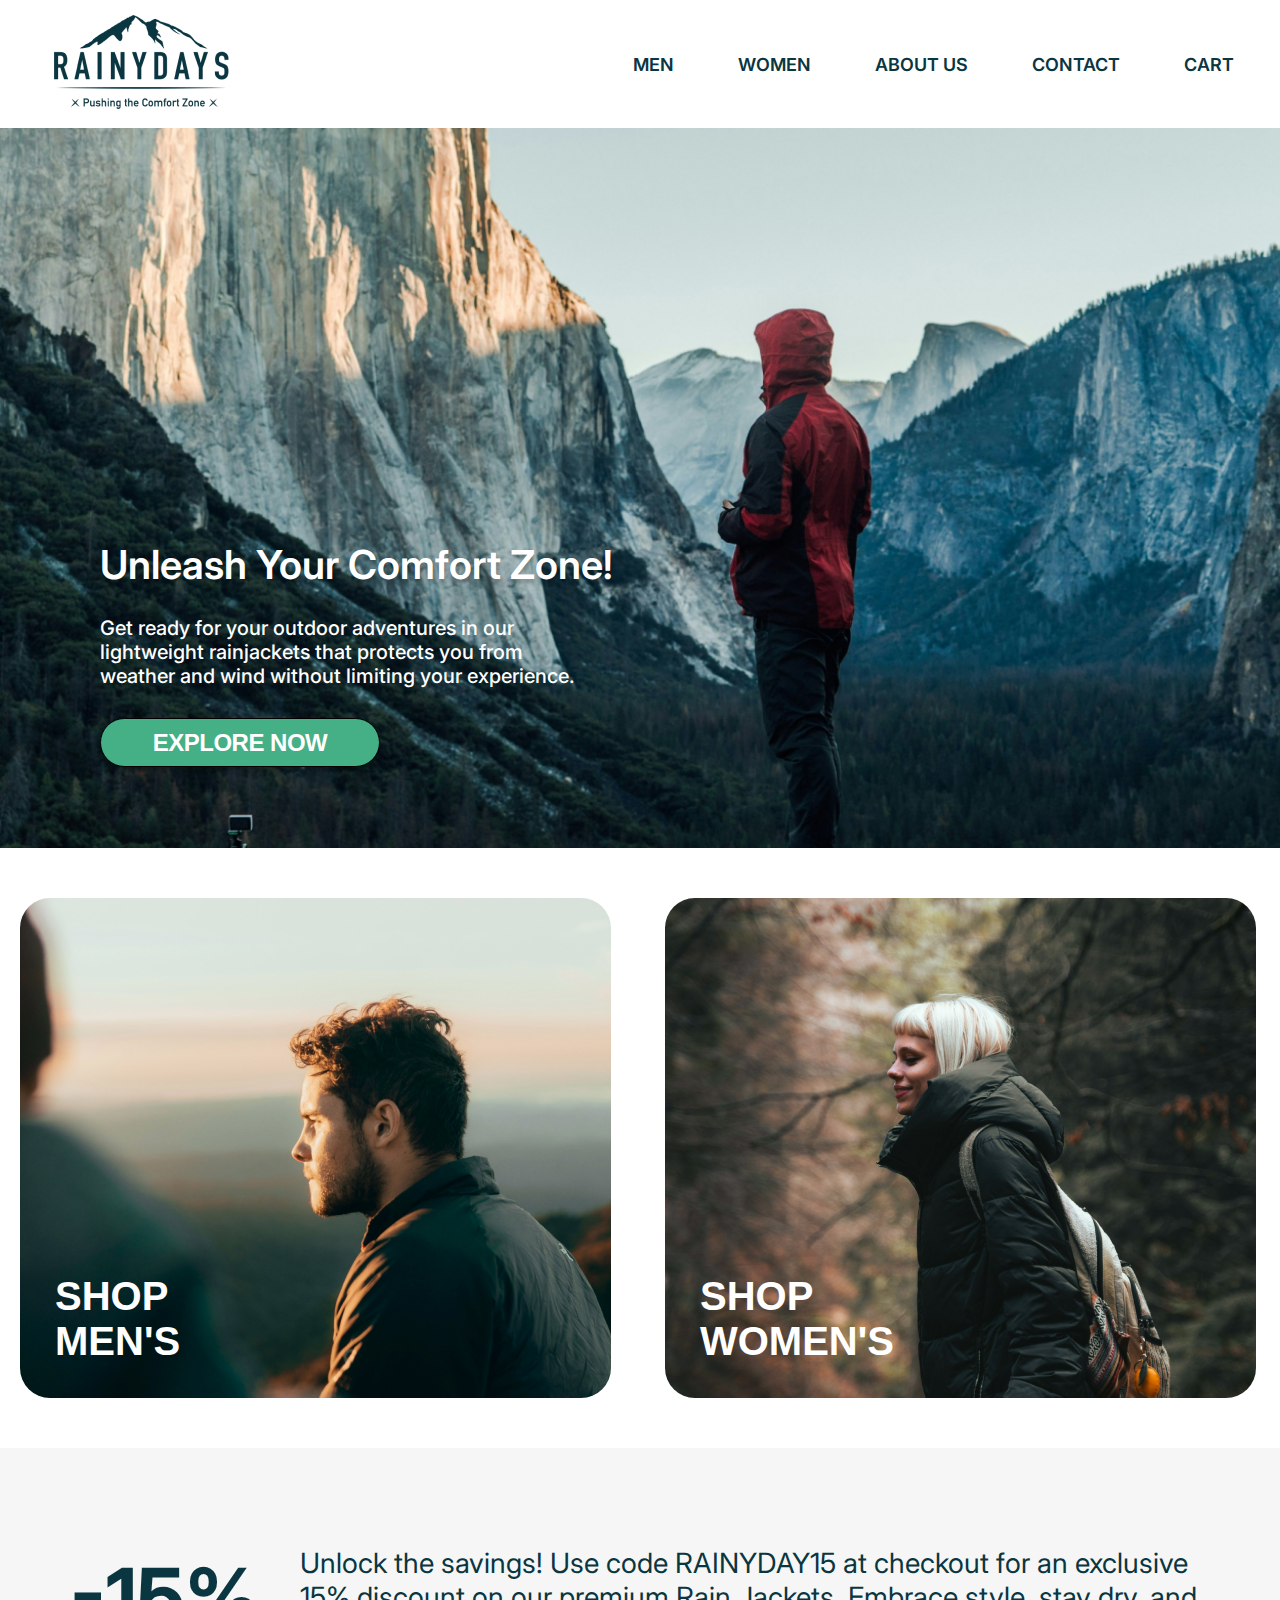
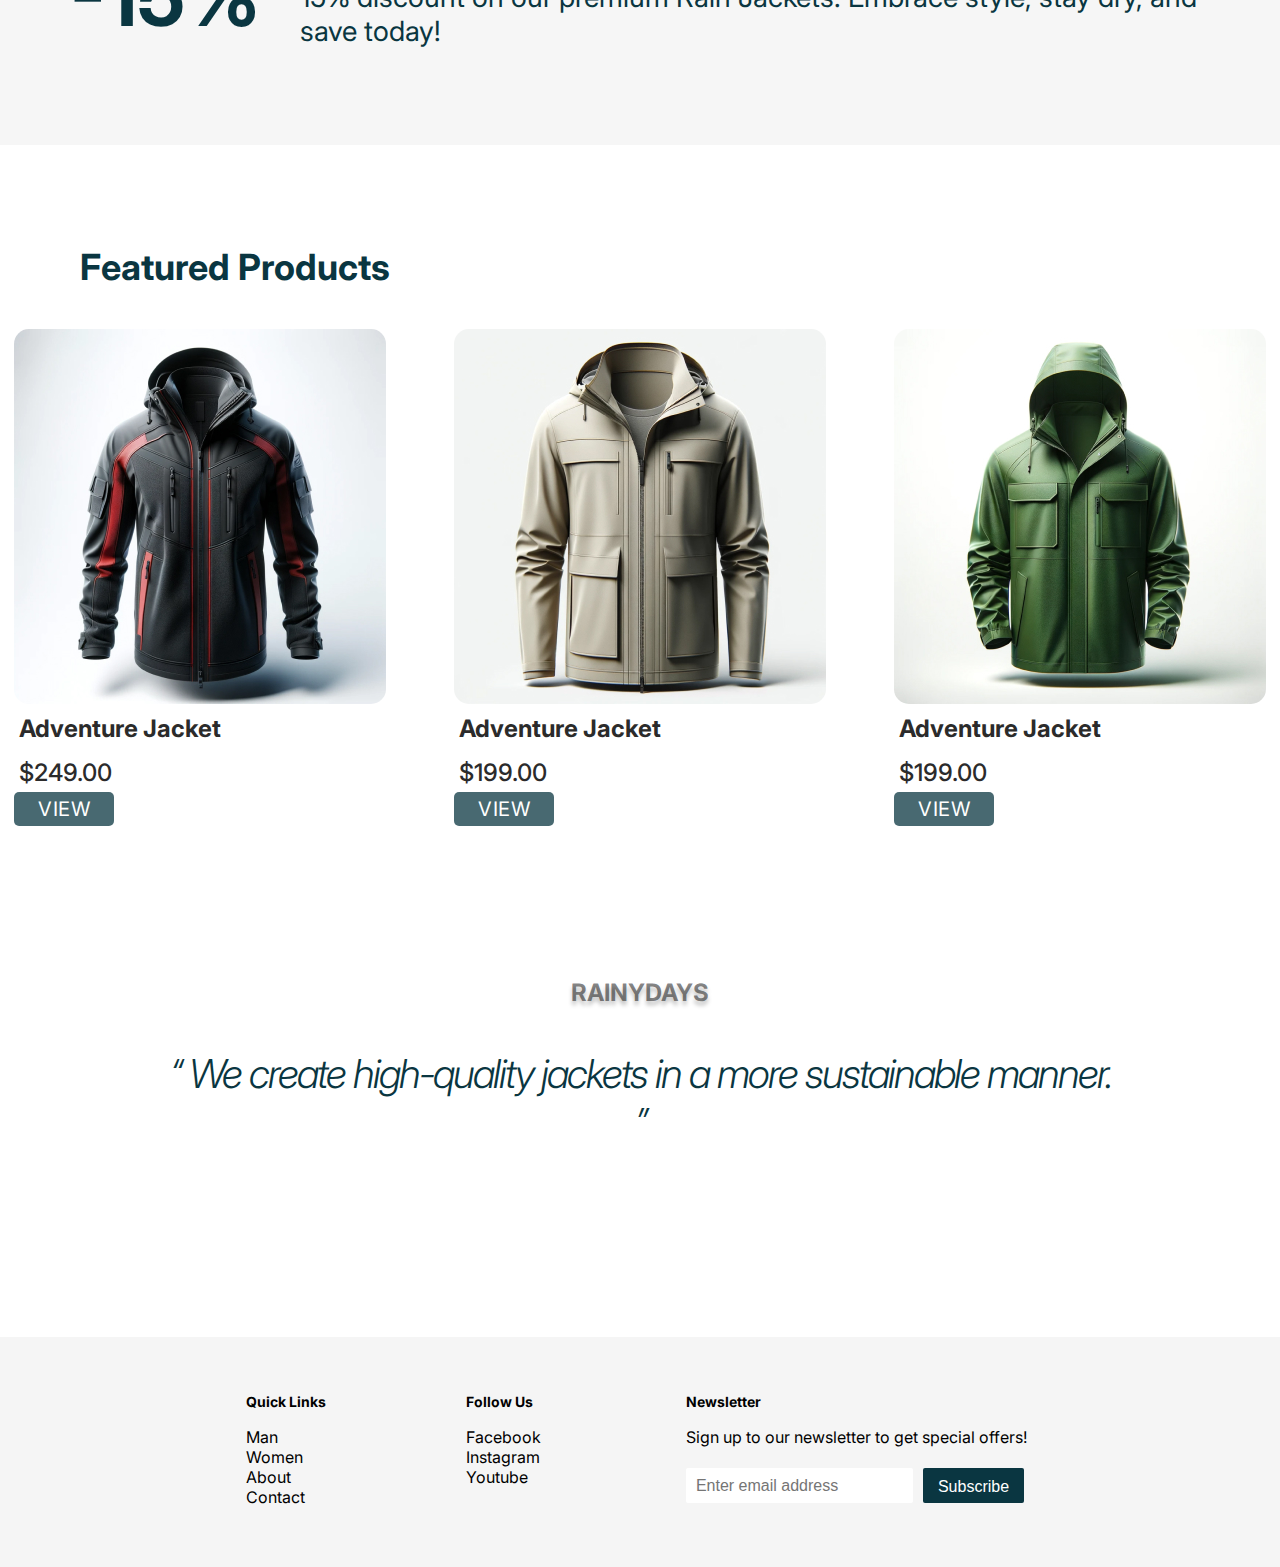
==== commit e85a882a: "product.specific" ====
--- a/index.html
+++ b/index.html
@@ -55,7 +55,7 @@
       <section class="hero">
         <div class="background-image"></div>
         <div class="hero-text">
-          <h1>Unleash Your Comfort Zone!</h1>
+          <h1 class="hero-heading">Unleash Your Comfort Zone!</h1>
           <article>
             Get ready for your outdoor adventures in our lightweight rainjackets
             that protects you from weather and wind without limiting your
--- a/src/css/styles.css
+++ b/src/css/styles.css
@@ -28,6 +28,31 @@
   min-height: 100vh;
   margin: 0;
   padding: 0;
+}
+
+h1 {
+  font-size: 36px;
+  font-weight: 600;
+  color: rgba(0, 0, 0, 0.87);
+  text-align: center;
+}
+
+@media (max-width: 1000px) {
+  h1 {
+    font-size: 30px;
+  }
+}
+
+@media (max-width: 600px) {
+  h1 {
+    font-size: 25px;
+  }
+}
+
+@media (max-width: 400px) {
+  h1 {
+    font-size: 20px;
+  }
 }
 
 .header-container {
@@ -280,7 +305,9 @@
   margin-top: -355px;
 }
 
-.hero h1 {
+.hero-heading {
+  color: #fff;
+  text-align: left;
   font-size: 40px;
   font-weight: 600;
   text-shadow: 0px 4px 4px rgba(0, 0, 0, 0.25);
@@ -350,6 +377,7 @@
     margin-top: 0;
   }
   .hero h1 {
+    color: #0a3641;
     font-size: 28px;
     margin: 20px 20px;
   }
@@ -454,6 +482,13 @@
   }
 }
 
+@media (max-width: 800px) {
+  .shop-mens,
+  .shop-womens {
+    font-size: 24px;
+  }
+}
+
 @media (max-width: 600px) {
   .shop-container {
     display: flex;
@@ -507,6 +542,12 @@
   margin: 50px auto;
   padding: 0 60px;
   gap: 30px;
+}
+
+@media (max-width: 800px) {
+  .discount-text {
+    font-size: 24px;
+  }
 }
 
 @media (max-width: 600px) {
@@ -749,13 +790,6 @@
 }
 
 @media (max-width: 430px) {
-  .order-confirmed h1 {
-    font-size: 20px;
-    padding: 0;
-  }
-}
-
-@media (max-width: 430px) {
   .order-confirmed article {
     font-size: 14px;
     padding: 0 30px;
@@ -774,14 +808,6 @@
   max-width: 1280px;
   margin: 30px auto;
   padding: 0 20px;
-}
-
-.jackets h1 {
-  font-size: 36px;
-  font-weight: 600;
-  letter-spacing: -1.8px;
-  color: rgba(0, 0, 0, 0.87);
-  text-align: center;
 }
 
 .jackets h2 {
@@ -823,9 +849,6 @@
 }
 
 @media (max-width: 600px) {
-  .jackets h1 {
-    font-size: 28px;
-  }
   .jackets h2 {
     font-size: 18px;
   }
@@ -841,9 +864,6 @@
 }
 
 @media (max-width: 400px) {
-  .jackets h1 {
-    font-size: 25px;
-  }
   .jackets h2 {
     font-size: 18px;
   }
@@ -867,16 +887,12 @@
 .product-specific {
   display: flex;
   max-width: 1280px;
-  padding-bottom: 100px;
+  padding: 60px 0;
   margin: 0px auto;
 }
 
-.product-specific h1 {
-  font-size: 36px;
-  letter-spacing: -1.8px;
-  font-weight: 600;
-  margin: 5px 0;
-  color: rgba(0, 0, 0, 0.87);
+.product-h1 {
+  text-align: left;
 }
 
 .product-specific p {
@@ -915,7 +931,7 @@
 .button-select {
   width: 235px;
   height: 48px;
-  border-radius: 25px;
+  border-radius: 10px;
   border: 1 px solid #000;
   background-color: #ffffff;
   color: #000;
@@ -927,7 +943,7 @@
 .button-add {
   width: 235px;
   height: 48px;
-  border-radius: 25px;
+  border-radius: 10px;
   background-color: #0a3641;
   color: #ffffff;
   font-weight: 700;
@@ -935,18 +951,55 @@
   margin: 5px 0;
 }
 
+@media (max-width: 1280px) {
+  .product-specific {
+    padding: 50px 20px;
+  }
+  .product-specific__content {
+    padding: 40px;
+  }
+  .product-specific p {
+    margin: 0;
+  }
+  .product-specific article {
+    padding: 20px 0;
+  }
+}
+
+@media (max-width: 1000px) {
+  .product-specific {
+    display: block;
+    padding: 0;
+  }
+  .product-specific img {
+    width: 100%;
+  }
+  .button-add,
+  .button-select {
+    width: 100%;
+  }
+}
+
+@media (max-width: 600px) {
+  .product-specific__content {
+    padding: 20px;
+  }
+  .product-specific p,
+  article {
+    font-size: 16px;
+    padding: 10px 0;
+  }
+  .button-add,
+  .button-select {
+    width: 100%;
+    font-size: 16px;
+  }
+}
+
 /* About Us page*/
 .about-page {
   max-width: 1280px;
   margin: 50px auto;
-}
-
-.about-heading {
-  color: #2b2b2b;
-  font-weight: 600;
-  font-size: 36px;
-  text-align: center;
-  padding-bottom: 30px;
 }
 
 .about-content {
@@ -984,9 +1037,6 @@
 }
 
 @media (max-width: 1020px) {
-  .about-heading {
-    padding-bottom: 0;
-  }
   .about-content {
     grid-gap: 50px;
   }
@@ -1013,9 +1063,6 @@
 }
 
 @media (max-width: 400px) {
-  .about-heading {
-    font-size: 20px;
-  }
   .about-content h2 {
     font-size: 18px;
   }
@@ -1029,13 +1076,6 @@
 .checkout-page {
   max-width: 1280px;
   margin: 30px auto;
-}
-
-.checkout-page h1 {
-  text-align: center;
-  font-size: 36px;
-  font-weight: 600;
-  color: rgba(0, 0, 0, 0.87);
 }
 
 .checkout-page legend {
@@ -1049,14 +1089,15 @@
 select,
 textarea {
   border: 1px solid #00000055;
-  border-radius: 8px;
+  border-radius: 2px;
   height: 35px;
   margin: 10px 10px 10px 0px;
+  font-size: 16px;
+  padding: 8px;
 }
 
 .order-review {
   width: 1280px;
-  margin: 30px auto;
 }
 
 .order-review__content {
@@ -1091,26 +1132,9 @@
 }
 
 fieldset {
-  border-radius: 8px;
-}
-
-.payment-content {
-  display: flex;
-  flex-direction: column;
-  padding-top: 25px;
-  padding-bottom: 12px;
-  padding-left: 79px;
-  padding-right: 79px;
-}
-
-.order-content {
-  display: grid;
-  grid-template-columns: repeat(2, 1fr);
-  gap: 20px;
-  padding-top: 25px;
-  padding-bottom: 92px;
-  padding-left: 79px;
-  padding-right: 79px;
+  border-radius: 0;
+  background-color: #f5f5f5;
+  border: none;
 }
 
 .shipping-content {
@@ -1122,6 +1146,35 @@
   padding-right: 79px;
 }
 
+.payment-content {
+  padding-top: 25px;
+  padding-bottom: 12px;
+  padding-left: 79px;
+  padding-right: 79px;
+}
+
+.payment-information {
+  display: flex;
+  flex-direction: column;
+}
+
+.payment-radio {
+  padding: 30px 79px;
+}
+
+.order-content {
+  display: flex;
+  flex-direction: row;
+  line-height: 36.4px;
+  gap: 100px;
+  padding: 25px 79px;
+}
+
+.order-content__2 {
+  flex: 1;
+  text-align: right;
+}
+
 .form-wrapper {
   width: 1280px;
   display: flex;
@@ -1135,9 +1188,8 @@
   flex-direction: column;
 }
 
-.payment button {
+.complete-order {
   margin-top: 20px;
-  margin-left: 390px;
   background-color: #0a3641;
   color: #ffffff;
   font-size: 18px;
@@ -1146,10 +1198,121 @@
   width: 235px;
   height: 48px;
   border-radius: 25px;
+  align-self: flex-end;
 }
 
 .card-fields {
   display: flex;
+  justify-content: space-between;
+}
+
+.order-review__mobile {
+  display: none;
+}
+
+@media (max-width: 1280px) {
+  .checkout-page {
+    padding: 0 20px;
+  }
+}
+
+@media (max-width: 1200px) {
+  .order-content,
+  .shipping-content,
+  .payment-content {
+    padding-left: 50px;
+    padding-right: 50px;
+  }
+  .order-content {
+    gap: 80px;
+  }
+  .product-text img {
+    padding-left: 50px;
+  }
+  .subtotal {
+    padding-right: 50px;
+  }
+  .payment-radio {
+    padding-left: 50px;
+    padding-right: 50px;
+  }
+}
+
+@media (max-width: 1000px) {
+  .order-content,
+  .shipping-content,
+  .payment-content {
+    padding-left: 10px;
+    padding-right: 10px;
+  }
+  .product-text img {
+    padding-left: 10px;
+  }
+  .order-content {
+    padding-left: 15px;
+    padding-right: 15px;
+    gap: 0;
+  }
+  .payment-radio {
+    padding-left: 10px;
+    padding-right: 10px;
+  }
+  .checkout-page legend {
+    font-size: 20px;
+  }
+}
+
+@media (max-width: 800px) {
+  .order-review__content {
+    display: none;
+  }
+  .order-review__mobile {
+    padding: 20px;
+    display: grid;
+    grid-template-columns: repeat(2, 1fr);
+  }
+  .mobile__order-info {
+    text-align: right;
+  }
+  .subtotal {
+    padding-right: 0;
+  }
+  .form-wrapper {
+    display: block;
+  }
+
+  .complete-order {
+    align-self: center;
+  }
+}
+
+@media (max-width: 600px) {
+  .order-review__mobile {
+    padding: 5px;
+  }
+  .order-content__2 {
+    padding: 0 20px;
+    flex: 0.9;
+  }
+  .card-fields {
+    display: block;
+  }
+  .card-fields__cvv {
+    display: block;
+  }
+}
+
+@media (max-width: 400px) {
+  .checkout-page legend {
+    font-size: 16px;
+  }
+  .checkout-page p,
+  article,
+  strong,
+  input,
+  label {
+    font-size: 14px;
+  }
 }
 
 /* Contact page */
@@ -1158,13 +1321,6 @@
   max-width: 1280px;
   margin: 30px auto;
   text-align: center;
-}
-
-.contact-page h1 {
-  font-size: 36px;
-  font-weight: 600;
-  letter-spacing: 0.72px;
-  color: rgba(0, 0, 0, 0.87);
 }
 
 .contact-page article {
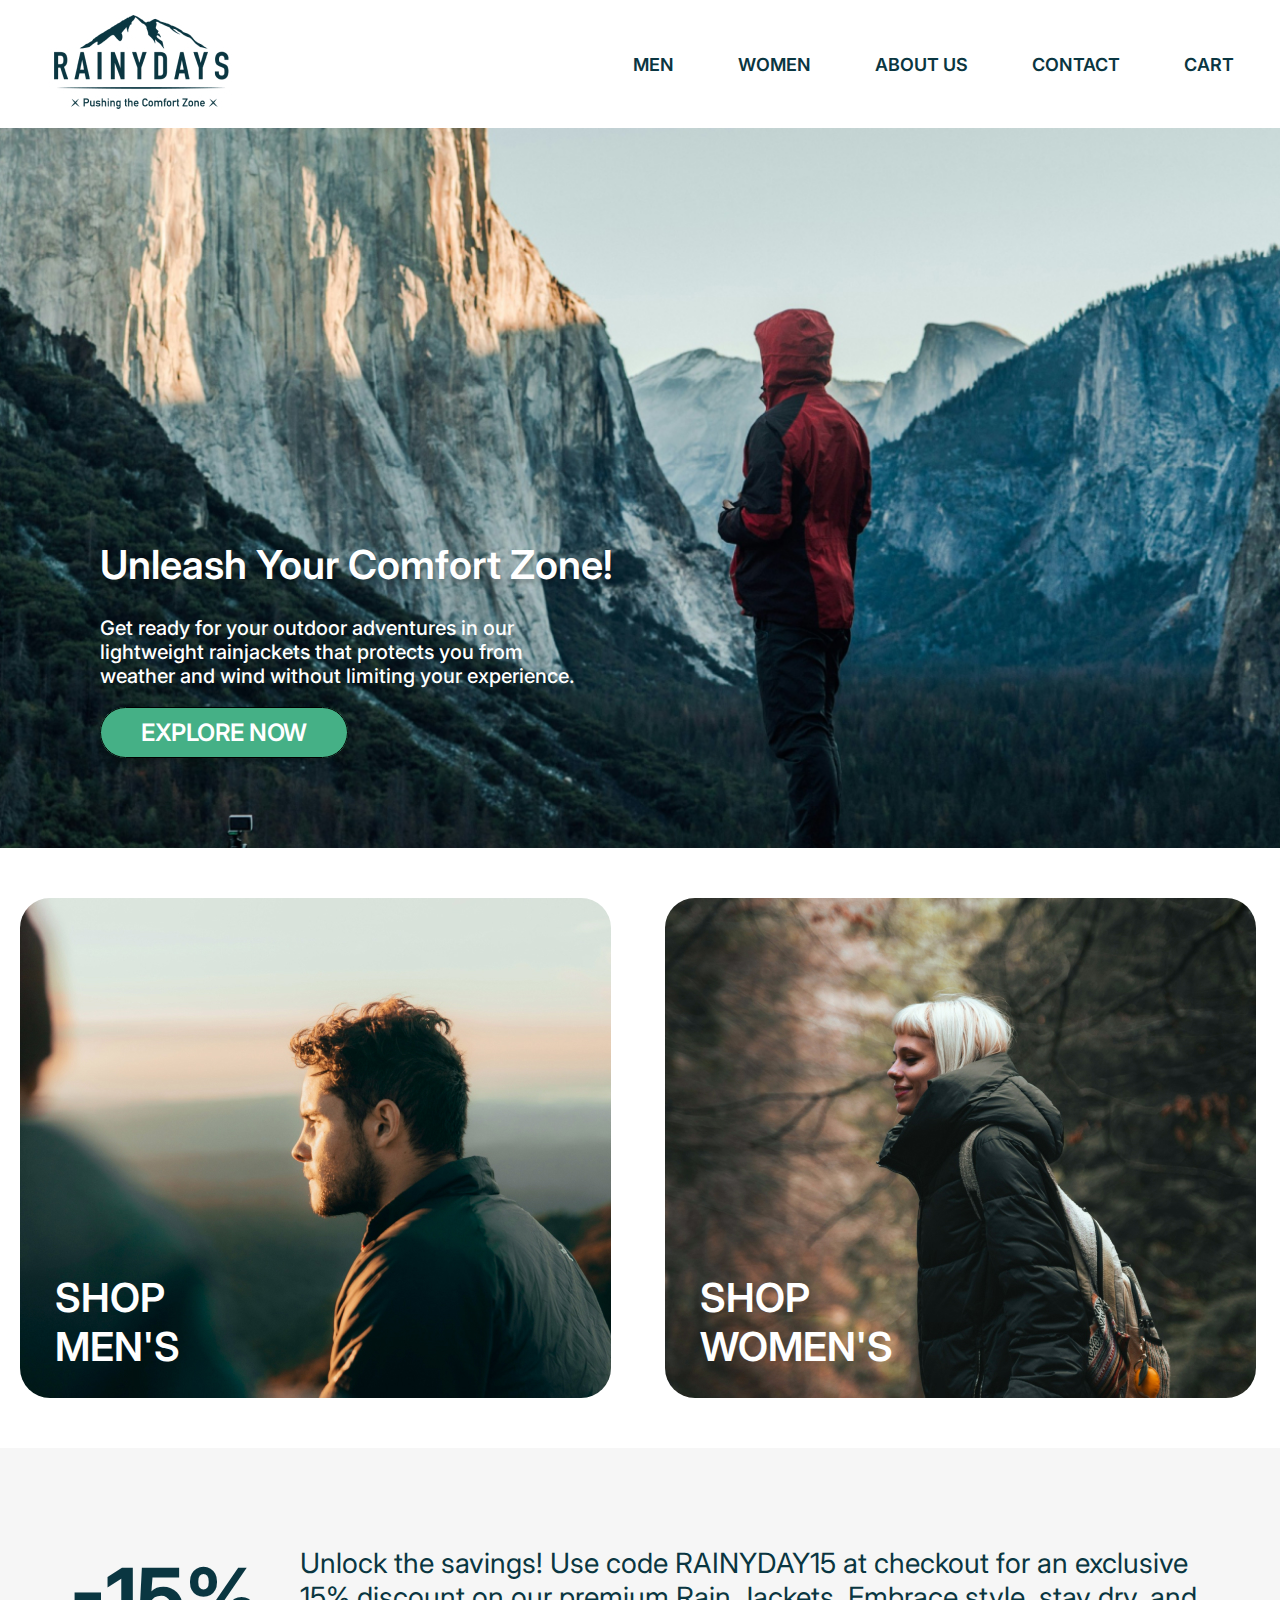
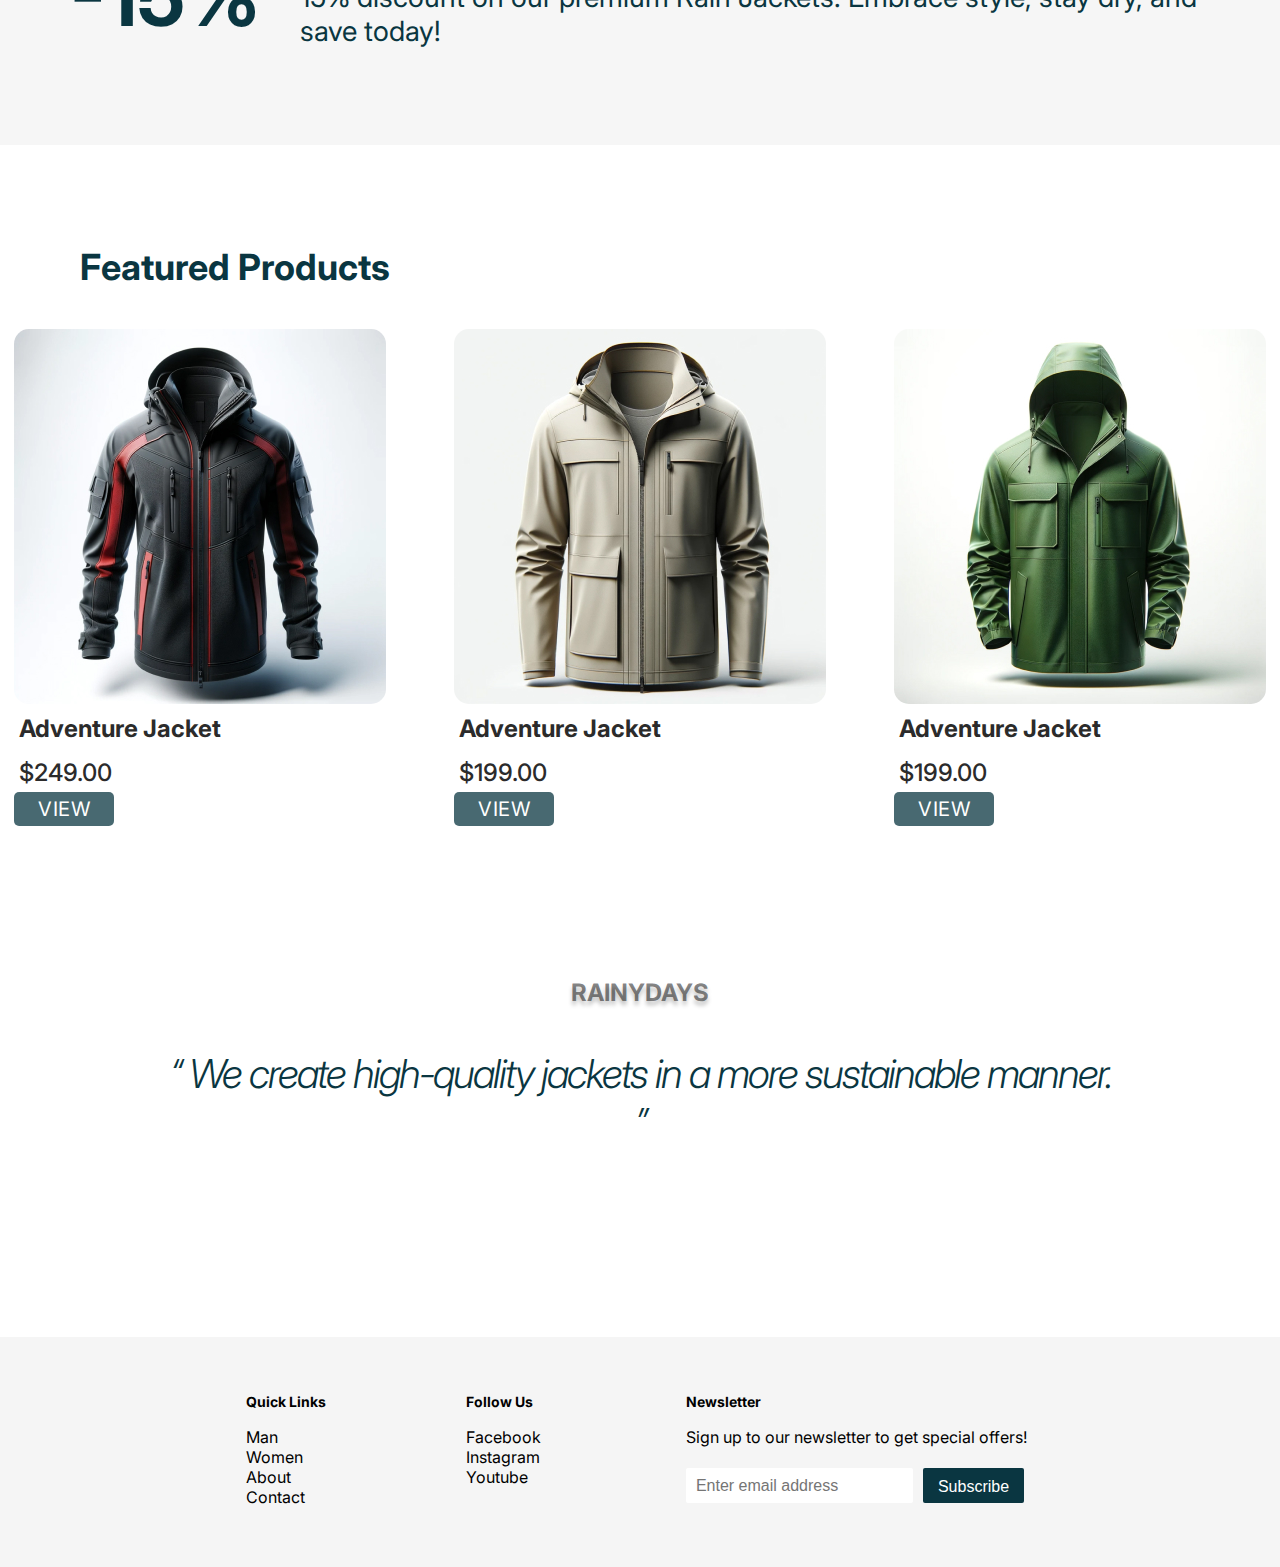
==== commit 4ae1f346: "buttons" ====
--- a/index.html
+++ b/index.html
@@ -61,31 +61,25 @@
             that protects you from weather and wind without limiting your
             experience.
           </article>
-          <a href="man.html">
-            <button class="explore-button">EXPLORE NOW</button></a
-          >
+          <a href="man.html" class="explore-button">EXPLORE NOW</a>
         </div>
       </section>
-      <section class="shop-container">
-        <div>
+      <div class="shop-container">
+        <section>
           <img
             class="shop-image"
             src="images/shop-mens.jpg"
             alt="A picture of a man with a jacket sitting on a maoutain watching the sunset."
-          /><a href="man.html">
-            <button class="shop-mens">SHOP MEN'S</button></a
-          >
-        </div>
-        <div>
+          /><a href="man.html" class="shop-mens">SHOP MEN'S</a>
+        </section>
+        <section>
           <img
             class="shop-image"
             src="images/shop-womens.jpg"
             alt="Picture of a woman with blonde hair and a dark green jacket carrying a backpack in the woods."
-          /><a href="man.html">
-            <button class="shop-womens">SHOP WOMEN'S</button></a
-          >
-        </div>
-      </section>
+          /><a href="man.html" class="shop-womens">SHOP WOMEN'S</a>
+        </section>
+      </div>
       <section class="discount-banner">
         <div class="discount-information">
           <h2 class="discount-value">-15%</h2>
--- a/src/css/styles.css
+++ b/src/css/styles.css
@@ -340,6 +340,7 @@
   margin-left: 80px;
   cursor: pointer;
   transition: all 0.6s ease;
+  text-decoration: none;
 }
 
 .explore-button:hover {
@@ -462,6 +463,7 @@
   position: absolute;
   top: 75%;
   padding-left: 35px;
+  text-decoration: none;
 }
 
 @media (max-width: 1300px) {
@@ -949,6 +951,7 @@
   font-weight: 700;
   font-size: 18px;
   margin: 5px 0;
+  cursor: pointer;
 }
 
 @media (max-width: 1280px) {
@@ -1199,6 +1202,7 @@
   height: 48px;
   border-radius: 25px;
   align-self: flex-end;
+  cursor: pointer;
 }
 
 .card-fields {
@@ -1416,4 +1420,5 @@
   border-radius: 25px;
   font-size: 24px;
   font-weight: 700;
-}
+  cursor: pointer;
+}
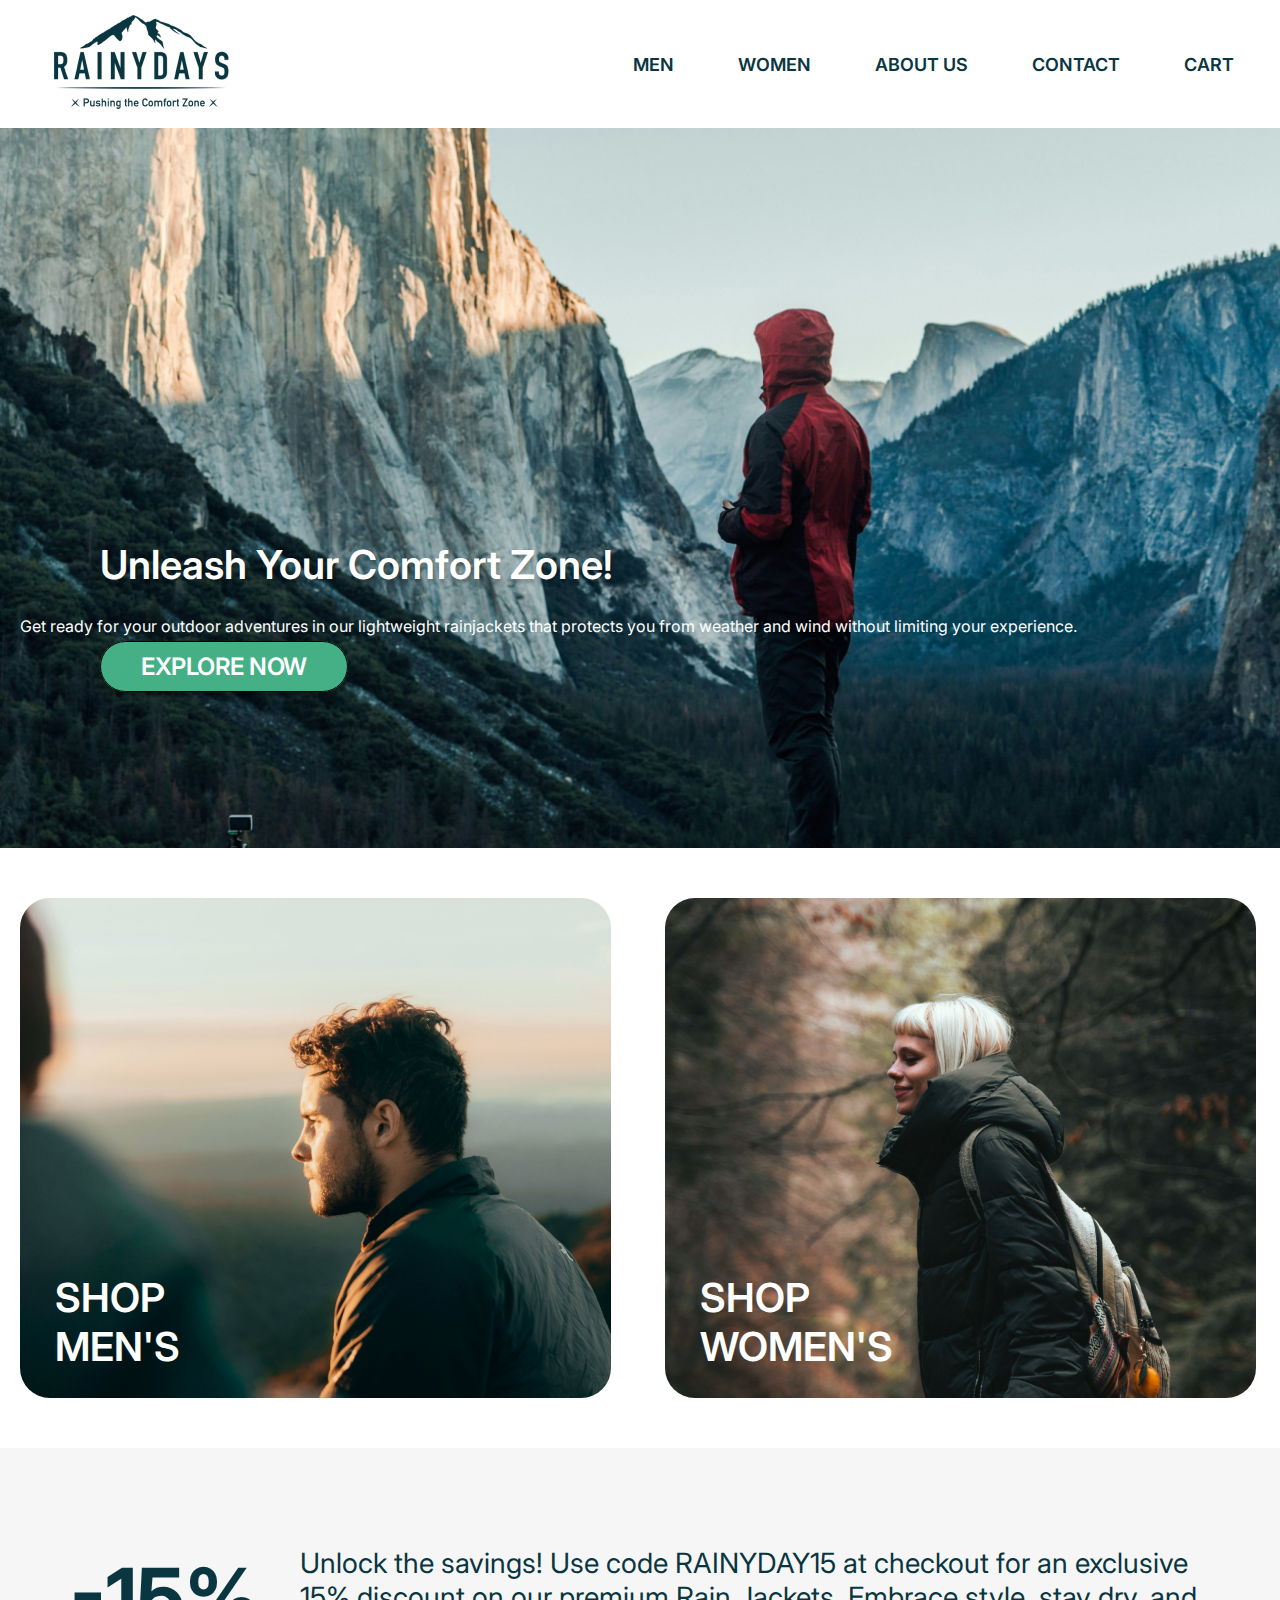
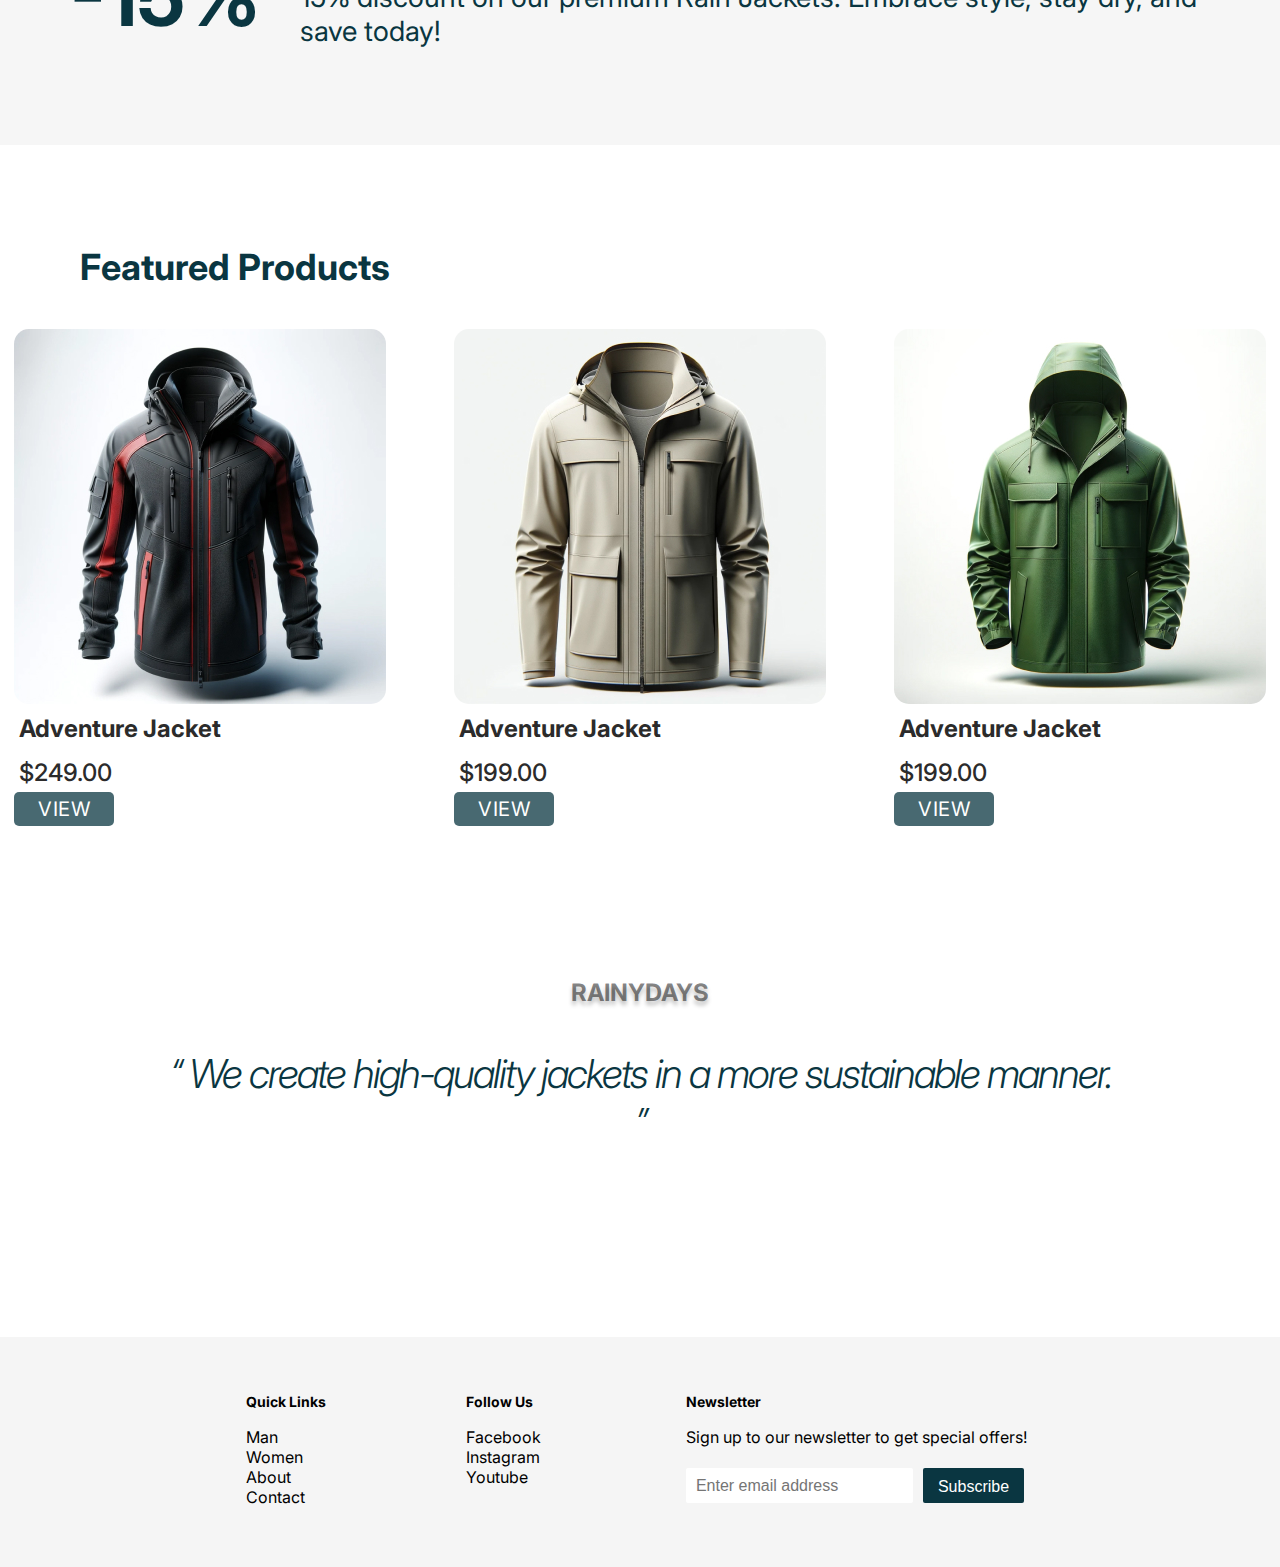
==== commit 260b1c67: "Update index.html" ====
--- a/index.html
+++ b/index.html
@@ -56,29 +56,29 @@
         <div class="background-image"></div>
         <div class="hero-text">
           <h1 class="hero-heading">Unleash Your Comfort Zone!</h1>
-          <article>
+          <p>
             Get ready for your outdoor adventures in our lightweight rainjackets
             that protects you from weather and wind without limiting your
             experience.
-          </article>
+          </p>
           <a href="man.html" class="explore-button">EXPLORE NOW</a>
         </div>
       </section>
       <div class="shop-container">
-        <section>
+        <div>
           <img
             class="shop-image"
             src="images/shop-mens.jpg"
             alt="A picture of a man with a jacket sitting on a maoutain watching the sunset."
           /><a href="man.html" class="shop-mens">SHOP MEN'S</a>
-        </section>
-        <section>
+        </div>
+        <div>
           <img
             class="shop-image"
             src="images/shop-womens.jpg"
             alt="Picture of a woman with blonde hair and a dark green jacket carrying a backpack in the woods."
           /><a href="man.html" class="shop-womens">SHOP WOMEN'S</a>
-        </section>
+        </div>
       </div>
       <section class="discount-banner">
         <div class="discount-information">
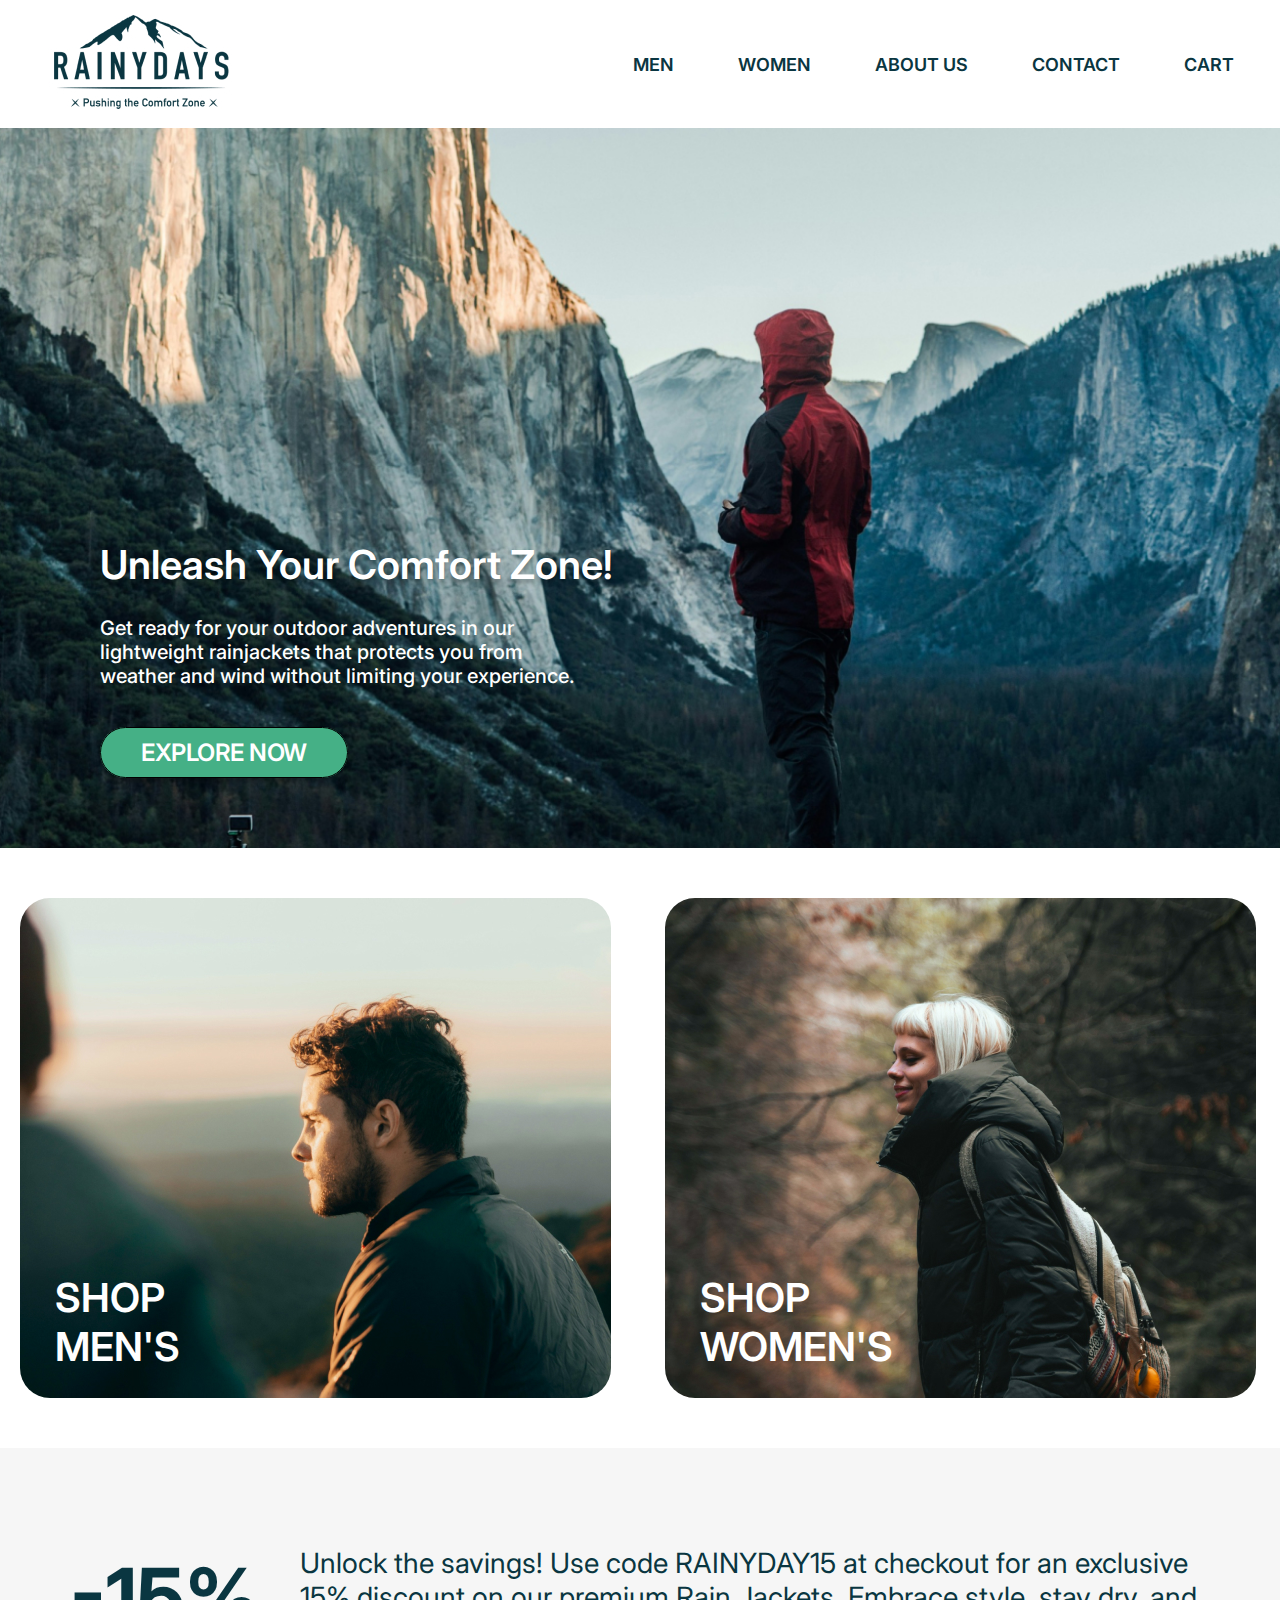
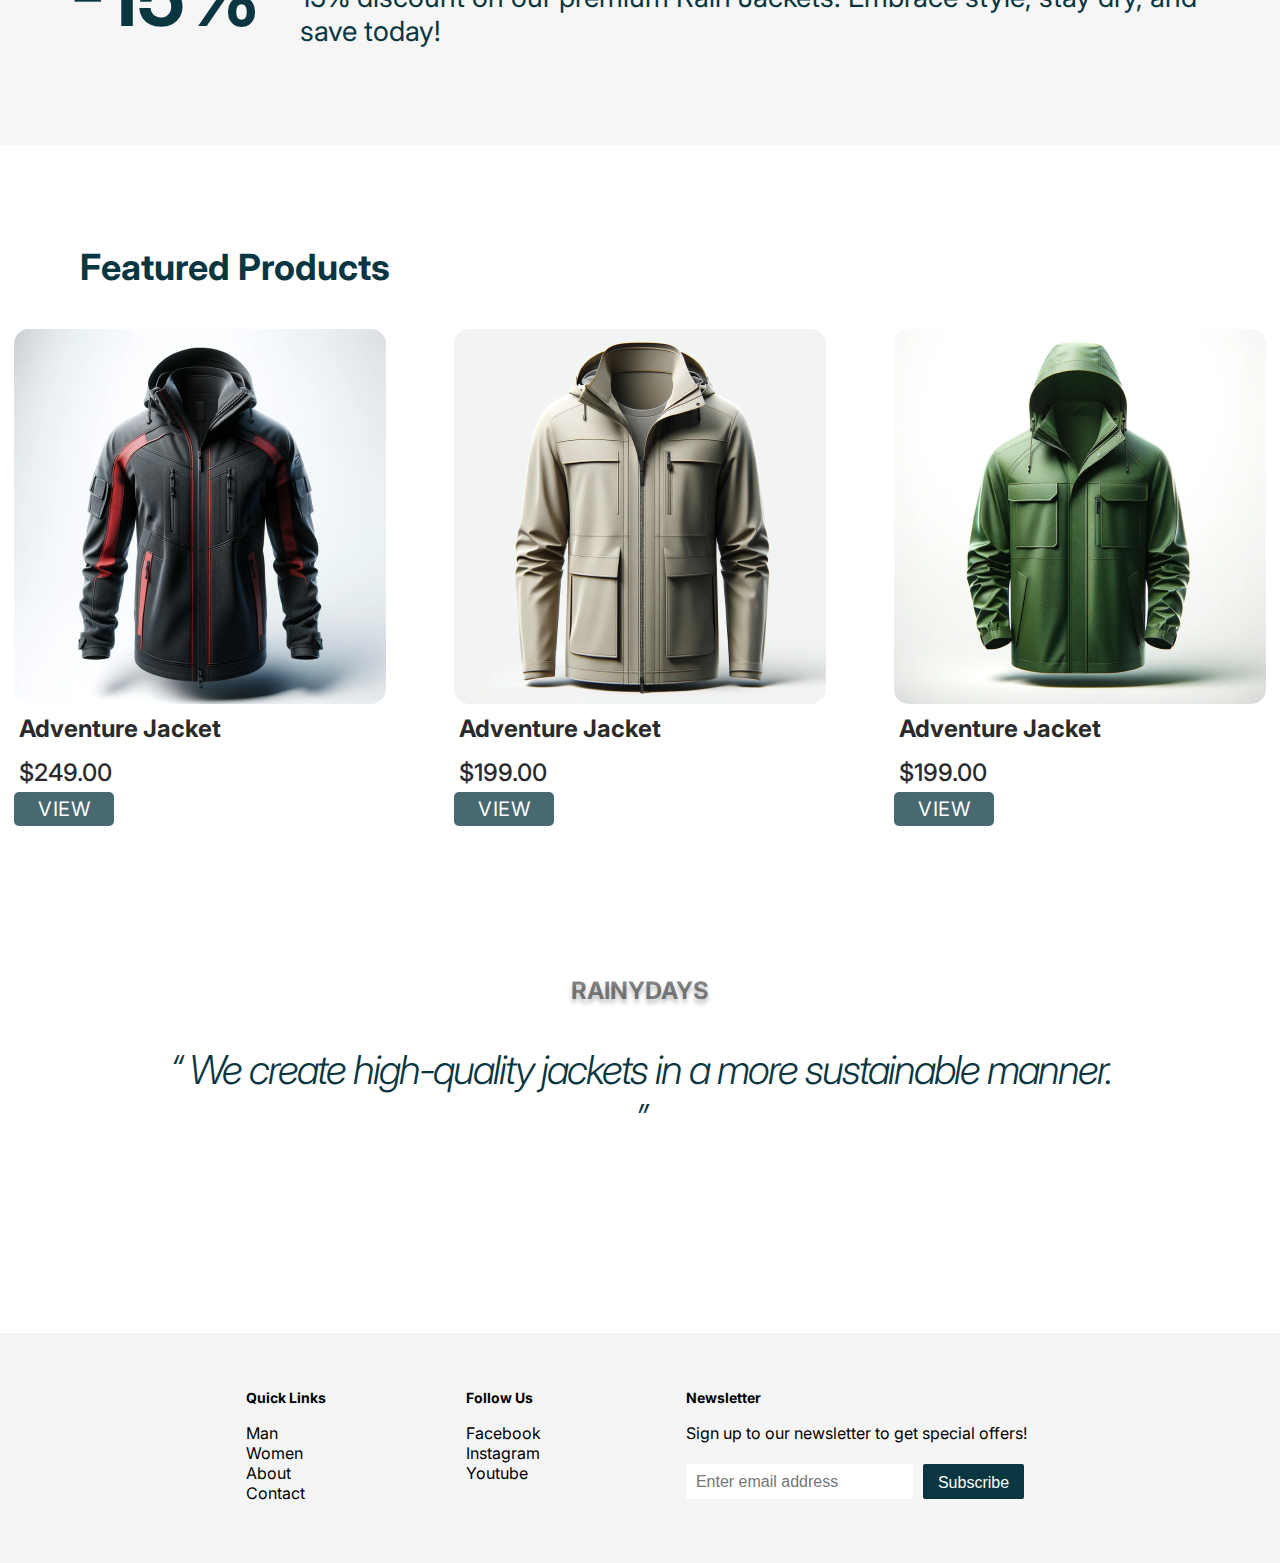
==== commit 94bfcdec: "clean up code" ====
--- a/index.html
+++ b/index.html
@@ -24,19 +24,27 @@
       <div class="header-container">
         <div>
           <a class="header-logo" href="index.html"
-            ><img src="images/footer-logo.jpg" alt="Rainydays logo"
+            ><img
+              src="images/footer-logo.jpg"
+              alt="Dark green sketch of a mountain with the text 'Rainydays' and the slogan 'Pushing the comfort zone' underneath."
           /></a>
           <div class="nav-search" id="navSearch">
             <img
               src="images/nav-search.svg"
-              alt="Icon image of a blue search tool."
+              alt="Dark green icon image of a search tool."
             />
           </div>
           <div class="nav-cart" id="navCart">
-            <img src="images/nav-cart.svg" alt="Icon image of a blue cart" />
+            <img
+              src="images/nav-cart.svg"
+              alt="Dark green icon image of a cart"
+            />
           </div>
           <div class="nav-toggle" id="navToggle">
-            <img src="images/nav-toggle.svg" alt="Hamburger Menu" />
+            <img
+              src="images/nav-toggle.svg"
+              alt="Dark green icon of three lines underneath eachother symbolising a hamburger menu."
+            />
           </div>
         </div>
         <nav>
@@ -69,7 +77,7 @@
           <img
             class="shop-image"
             src="images/shop-mens.jpg"
-            alt="A picture of a man with a jacket sitting on a maoutain watching the sunset."
+            alt="A picture of a man with a jacket sitting on a mountain watching the sunset."
           /><a href="man.html" class="shop-mens">SHOP MEN'S</a>
         </div>
         <div>
--- a/src/css/styles.css
+++ b/src/css/styles.css
@@ -55,6 +55,8 @@
   }
 }
 
+/* header, navigation */
+
 .header-container {
   display: flex;
   align-items: center;
@@ -202,6 +204,8 @@
     height: 58px;
   }
 }
+
+/* Footer */
 
 footer {
   background-color: #f5f5f5;
@@ -314,7 +318,7 @@
   margin-left: 80px;
 }
 
-.hero article {
+.hero p {
   font-size: 20px;
   font-weight: 500;
   -webkit-text-stroke-width: 1;
@@ -382,7 +386,7 @@
     font-size: 28px;
     margin: 20px 20px;
   }
-  .hero article {
+  .hero p {
     font-size: 18px;
     width: 80%;
     margin: 10px 20px;
@@ -417,7 +421,7 @@
     margin: 10px 10px;
     margin-left: 0;
   }
-  .hero article {
+  .hero p {
     font-size: 16px;
     width: 100%;
     margin: 10px 20px;
@@ -580,7 +584,7 @@
   }
 }
 
-/* Featured products */ /*!Add buttons to carousel!*/
+/* Featured products */
 
 .featured h2 {
   margin-top: 100px;
@@ -691,7 +695,7 @@
   }
 }
 
-/* Slogan */ /* !Move Minilogo to the left, not centered! */
+/* Slogan */
 
 .slogan {
   margin: 150px auto;
@@ -743,68 +747,7 @@
   }
 }
 
-/* CHECKOUT SUCCESS PAGE */
-
-.order-confirmed {
-  max-width: 1280px;
-  margin: 30px auto;
-  margin: 100px auto;
-  display: flex;
-  flex-direction: column;
-  align-items: center;
-  justify-content: center;
-  text-align: center;
-}
-
-.order-confirmed img {
-  max-width: 100%;
-  height: auto;
-}
-
-.order-confirmed h1 {
-  color: #0a3641;
-  font-size: 36px;
-  font-weight: 600;
-}
-
-.order-confirmed p {
-  color: #000;
-  font-size: 16px;
-  font-weight: 400;
-}
-
-.order-confirmed article {
-  color: #000;
-  font-size: 16px;
-  font-weight: 400;
-  margin: 40px 0;
-  max-width: 700px;
-}
-
-.order-confirmed button {
-  color: #ffffff;
-  font-size: 16px;
-  font-weight: 700;
-  background-color: #0a3641;
-  border-radius: 38px;
-  width: 390px;
-  height: 50px;
-}
-
-@media (max-width: 430px) {
-  .order-confirmed article {
-    font-size: 14px;
-    padding: 0 30px;
-  }
-}
-
-@media (max-width: 430px) {
-  .order-confirmed button {
-    font-size: 14px;
-  }
-}
-
-/* Man/Women Page */
+/* MEN/WOMEN PAGE */
 
 .jackets {
   max-width: 1280px;
@@ -884,7 +827,7 @@
   }
 }
 
-/*  Product Specific Page */
+/*  PRODUCT SPECIFIC PAGE */
 
 .product-specific {
   display: flex;
@@ -897,30 +840,24 @@
   text-align: left;
 }
 
-.product-specific p {
-  font-size: 24px;
+.product-specific strong {
+  font-size: 22px;
   letter-spacing: -1.2px;
   margin: 5px 0;
-}
-
-.product-specific article {
-  font-size: 16px;
+  color: #3d3d3d;
+  font-size: 18px;
+}
+
+.product-specific p {
+  font-size: 18px;
   letter-spacing: -0.8px;
-  padding: 50px 0px;
+  padding: 20px 0px;
 }
 
 .product-specific__content {
   padding: 0px 80px;
   display: flex;
   flex-direction: column;
-}
-
-strong {
-  margin: 2px 0;
-}
-
-.in-stock {
-  color: #005924;
 }
 
 .product-specific__buttons {
@@ -940,6 +877,7 @@
   font-weight: 700;
   font-size: 18px;
   margin: 5px 0;
+  cursor: pointer;
 }
 
 .button-add {
@@ -952,6 +890,9 @@
   font-size: 18px;
   margin: 5px 0;
   cursor: pointer;
+  text-align: center;
+  padding: 10px 30px;
+  text-decoration: none;
 }
 
 @media (max-width: 1280px) {
@@ -961,11 +902,8 @@
   .product-specific__content {
     padding: 40px;
   }
-  .product-specific p {
-    margin: 0;
-  }
   .product-specific article {
-    padding: 20px 0;
+    padding: 0 30px;
   }
 }
 
@@ -987,10 +925,9 @@
   .product-specific__content {
     padding: 20px;
   }
-  .product-specific p,
-  article {
+  .product-specific article {
     font-size: 16px;
-    padding: 10px 0;
+    padding: 10px;
   }
   .button-add,
   .button-select {
@@ -999,93 +936,17 @@
   }
 }
 
-/* About Us page*/
-.about-page {
-  max-width: 1280px;
-  margin: 50px auto;
-}
-
-.about-content {
-  padding: 20px;
-  display: grid;
-  grid-gap: 100px;
-  margin-bottom: 120px;
-}
-
-.about-top {
-  display: grid;
-  grid-template-columns: 1fr 1fr;
-  gap: 50px;
-}
-
-.about-bottom {
-  display: grid;
-  grid-template-columns: 1fr 1fr;
-  gap: 50px;
-}
-
-.about-content img {
-  width: 100%;
-}
-
-.about-content h2 {
-  color: rgba(0, 0, 0, 0.781);
-  font-size: 34px;
-  font-weight: 400;
-  margin: 5px;
-}
-
-.about-content article {
-  font-size: 18px;
-}
-
-@media (max-width: 1020px) {
-  .about-content {
-    grid-gap: 50px;
-  }
-  .about-content article {
-    font-size: 16px;
-  }
-  .about-top {
-    display: flex;
-    flex-direction: column;
-  }
-  .about-bottom {
-    display: flex;
-    flex-direction: column-reverse;
-  }
-  .about-top {
-    gap: 20px;
-  }
-  .about-bottom {
-    gap: 20px;
-  }
-  .about-content h2 {
-    font-size: 28px;
-  }
-}
-
-@media (max-width: 400px) {
-  .about-content h2 {
-    font-size: 18px;
-  }
-  .about-content article {
-    font-size: 12px;
-  }
-}
-
-/* Checkout page*/
+/* CHECKOUT PAGE*/
 
 .checkout-page {
   max-width: 1280px;
   margin: 30px auto;
 }
 
-.checkout-page legend {
+.checkout-page h2 {
   font-size: 24px;
   font-weight: 700;
   color: #000000dc;
-  padding: 16px 0;
 }
 
 input,
@@ -1143,10 +1004,11 @@
 .shipping-content {
   display: flex;
   flex-direction: column;
-  padding-top: 25px;
-  padding-bottom: 50px;
-  padding-left: 79px;
-  padding-right: 79px;
+  padding: 0 70px;
+}
+
+.shipping-strong {
+  margin: 25px 0;
 }
 
 .payment-content {
@@ -1161,16 +1023,21 @@
   flex-direction: column;
 }
 
-.payment-radio {
-  padding: 30px 79px;
+.payment-options {
+  padding: 10px 0px;
+}
+
+input[type="radio"] {
+  vertical-align: middle;
+  margin: 0;
 }
 
 .order-content {
   display: flex;
   flex-direction: row;
-  line-height: 36.4px;
+  line-height: 22px;
   gap: 100px;
-  padding: 25px 79px;
+  padding: 15px 79px;
 }
 
 .order-content__2 {
@@ -1198,16 +1065,13 @@
   font-size: 18px;
   font-weight: 700;
   text-align: center;
-  width: 235px;
-  height: 48px;
+  width: 200px;
+  height: 44px;
   border-radius: 25px;
   align-self: flex-end;
   cursor: pointer;
-}
-
-.card-fields {
-  display: flex;
-  justify-content: space-between;
+  text-decoration: none;
+  padding: 12px 0;
 }
 
 .order-review__mobile {
@@ -1236,10 +1100,6 @@
   .subtotal {
     padding-right: 50px;
   }
-  .payment-radio {
-    padding-left: 50px;
-    padding-right: 50px;
-  }
 }
 
 @media (max-width: 1000px) {
@@ -1257,10 +1117,6 @@
     padding-right: 15px;
     gap: 0;
   }
-  .payment-radio {
-    padding-left: 10px;
-    padding-right: 10px;
-  }
   .checkout-page legend {
     font-size: 20px;
   }
@@ -1295,13 +1151,9 @@
     padding: 5px;
   }
   .order-content__2 {
-    padding: 0 20px;
     flex: 0.9;
   }
   .card-fields {
-    display: block;
-  }
-  .card-fields__cvv {
     display: block;
   }
 }
@@ -1317,20 +1169,179 @@
   label {
     font-size: 14px;
   }
-}
-
-/* Contact page */
-
-.contact-content {
+  .complete-order {
+    width: 100%;
+  }
+}
+
+/* CHECKOUT SUCCESS PAGE */
+
+.order-confirmed {
   max-width: 1280px;
   margin: 30px auto;
+  margin: 100px auto;
+  display: flex;
+  flex-direction: column;
+  align-items: center;
+  justify-content: center;
   text-align: center;
 }
 
-.contact-page article {
+.order-confirmed img {
+  width: auto;
+  height: auto;
+}
+
+.order-confirmed h1 {
+  color: #0a3641;
+  font-size: 36px;
+  font-weight: 600;
+}
+
+.order-confirmed h2 {
+  color: #000000c6;
+  font-size: 18px;
+  font-weight: 600;
+}
+
+.order-confirmed p {
+  color: #000;
+  font-size: 16px;
+  font-weight: 400;
+  margin: 40px 0;
+  max-width: 700px;
+}
+
+.continue-button {
+  color: #ffffff;
+  font-size: 16px;
+  font-weight: 700;
+  background-color: #0a3641;
+  border-radius: 38px;
+  width: 390px;
+  height: 50px;
+  text-align: center;
+  text-decoration: none;
+  padding: 15px 0px;
+}
+
+@media (max-width: 700px) {
+  .order-confirmed {
+    padding: 0 20px;
+  }
+  .order-confirmed h1 {
+    font-size: 30px;
+  }
+  .continue-button {
+    width: 100%;
+    border-radius: 15px;
+  }
+}
+
+@media (max-width: 430px) {
+  .order-confirmed img {
+    width: 40%;
+  }
+  .order-confirmed p {
+    font-size: 14px;
+    padding: 0 30px;
+  }
+  .order-confirmed button {
+    font-size: 14px;
+  }
+  .order-confirmed h1 {
+    font-size: 25px;
+  }
+}
+
+/* ABOUT US PAGE*/
+.about-page {
+  max-width: 1280px;
+  margin: 50px auto;
+}
+
+.about-content {
+  padding: 20px;
+  display: grid;
+  grid-gap: 100px;
+  margin-bottom: 120px;
+}
+
+.about-top {
+  display: grid;
+  grid-template-columns: 1fr 1fr;
+  gap: 50px;
+}
+
+.about-bottom {
+  display: grid;
+  grid-template-columns: 1fr 1fr;
+  gap: 50px;
+}
+
+.about-content img {
+  width: 100%;
+}
+
+.about-content h2 {
+  color: rgba(0, 0, 0, 0.781);
+  font-size: 34px;
+  font-weight: 400;
+  margin: 5px;
+}
+
+.about-content p {
+  font-size: 18px;
+}
+
+@media (max-width: 1020px) {
+  .about-content {
+    grid-gap: 50px;
+  }
+  .about-content p {
+    font-size: 16px;
+  }
+  .about-top {
+    display: flex;
+    flex-direction: column;
+  }
+  .about-bottom {
+    display: flex;
+    flex-direction: column-reverse;
+  }
+  .about-top {
+    gap: 20px;
+  }
+  .about-bottom {
+    gap: 20px;
+  }
+  .about-content h2 {
+    font-size: 28px;
+  }
+}
+
+@media (max-width: 400px) {
+  .about-content h2 {
+    font-size: 18px;
+  }
+  .about-content p {
+    font-size: 12px;
+  }
+}
+
+/* CONTACT PAGE */
+
+.contact-page {
+  max-width: 1280px;
+  margin: 20px auto;
+}
+
+.contact-page article p {
+  text-align: center;
   font-size: 18px;
   letter-spacing: 0.36px;
   font-weight: 400;
+  padding: 0 20px;
 }
 
 .contact-page p {
@@ -1341,6 +1352,7 @@
 
 .contact-page h3 {
   font-weight: 600;
+  font-size: 20px;
 }
 
 .contact-information__text {
@@ -1348,12 +1360,7 @@
   font-size: 18px;
 }
 
-.contact-address a {
-  line-height: 46px;
-  color: #064e41dc;
-  font-weight: 700;
-}
-
+.contact-address a,
 .contact-socials a {
   line-height: 46px;
   color: #064e41dc;
@@ -1368,7 +1375,7 @@
 
 .contact-bottom {
   text-align: left;
-  margin-bottom: 150px;
+  margin-bottom: 100px;
   border-radius: 0px;
 }
 
@@ -1397,7 +1404,7 @@
 
 .contact-formwrapper {
   display: flex;
-  width: 1000px;
+  width: auto;
   gap: 120px;
   margin-top: 20px;
   font-size: 16px;
@@ -1413,12 +1420,64 @@
   font-size: 16px;
   padding-left: 8px;
 }
+
+input {
+  border: none;
+}
 .submit-button {
-  width: 235px;
-  height: 48px;
+  width: 200px;
+  height: 45px;
   text-align: center;
   border-radius: 25px;
-  font-size: 24px;
+  font-size: 22px;
   font-weight: 700;
   cursor: pointer;
 }
+
+@media (max-width: 1000px) {
+  .contact-formwrapper {
+    gap: 50px;
+  }
+  .contact-form {
+    margin: 50px;
+  }
+}
+
+@media (max-width: 700px) {
+  .contact-formwrapper {
+    display: block;
+  }
+}
+
+@media (max-width: 600px) {
+  .contact-form,
+  .contact-bottom {
+    margin: 50px 0px;
+    padding: 0 10px;
+  }
+  .contact-top {
+    margin: 10px 0;
+  }
+  .submit-button {
+    width: 100%;
+    border-radius: 10px;
+  }
+  .contact-page article p {
+    font-size: 16px;
+  }
+  .contact-page h3 {
+    font-size: 18px;
+  }
+}
+
+@media (max-width: 400px) {
+  .contact-page article p {
+    font-size: 12px;
+  }
+  .contact-page h3 {
+    font-size: 15px;
+  }
+  .submit-button {
+    font-size: 18px;
+  }
+}
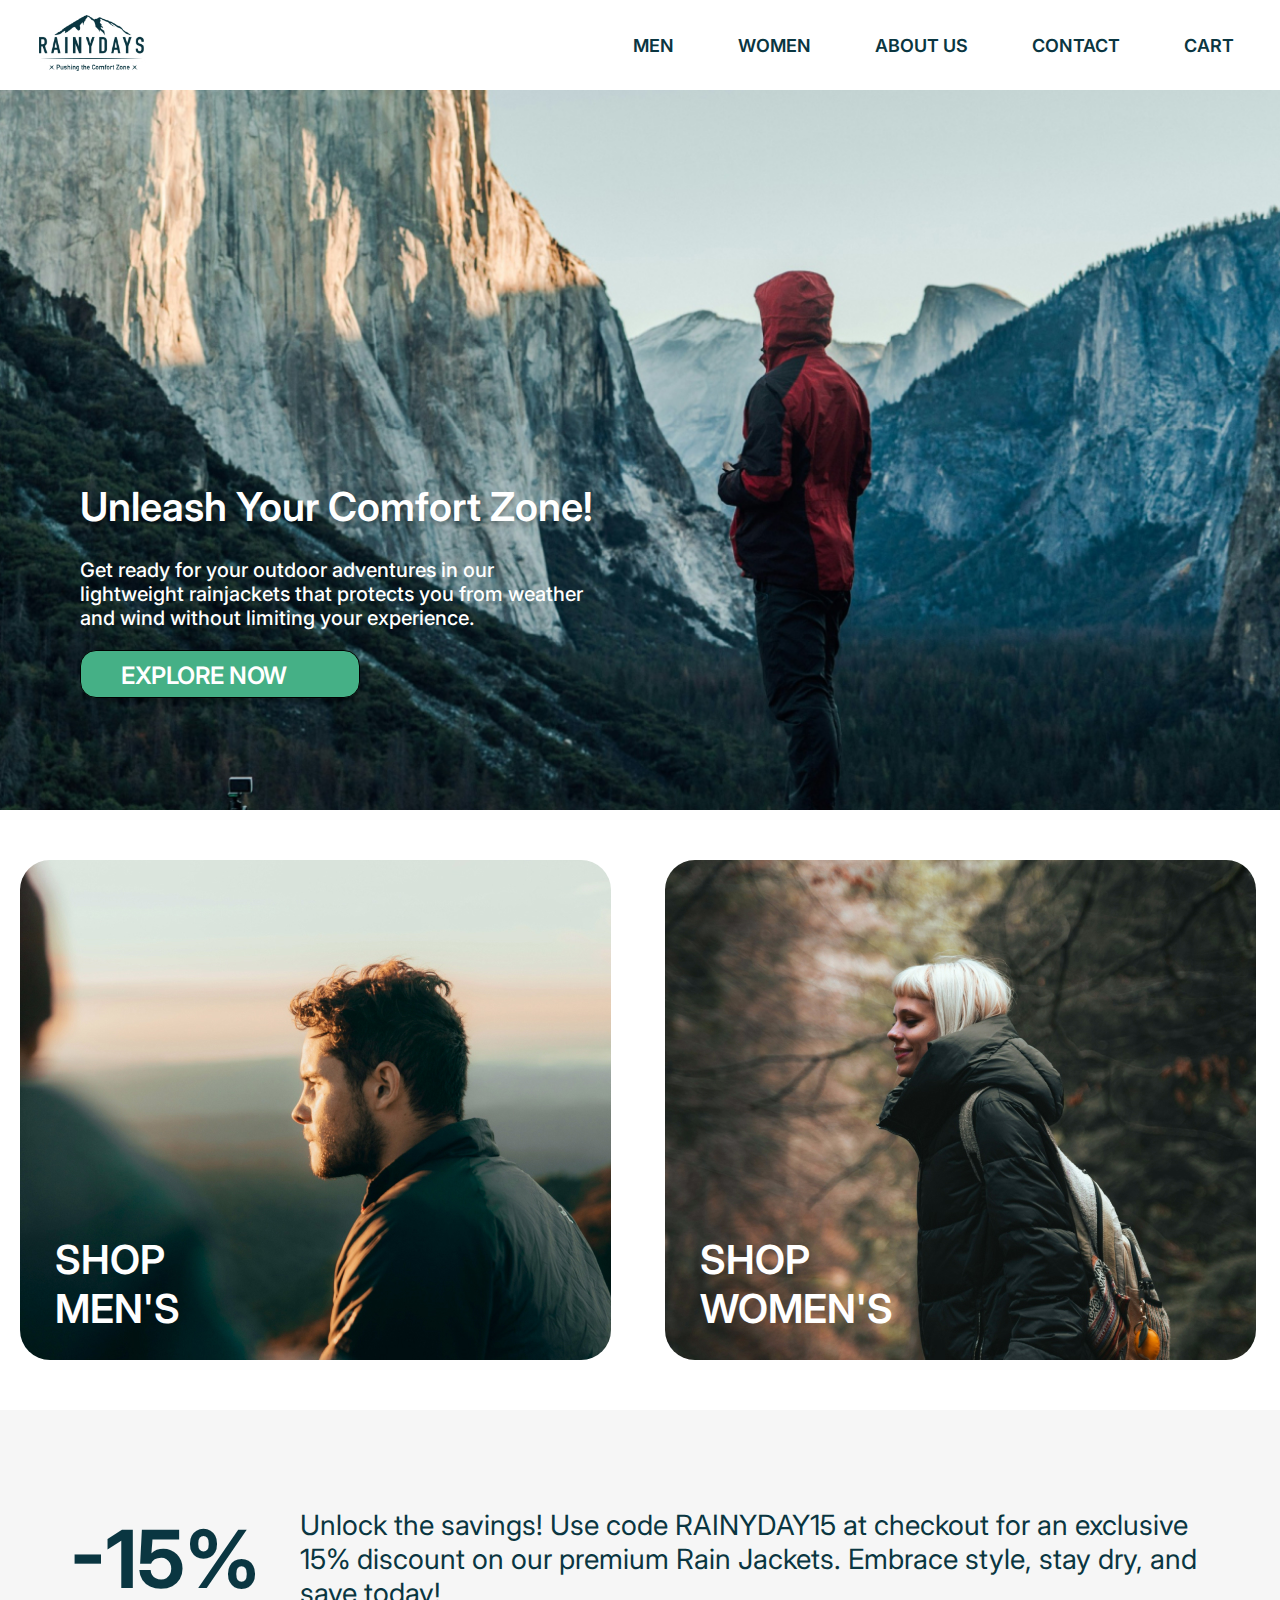
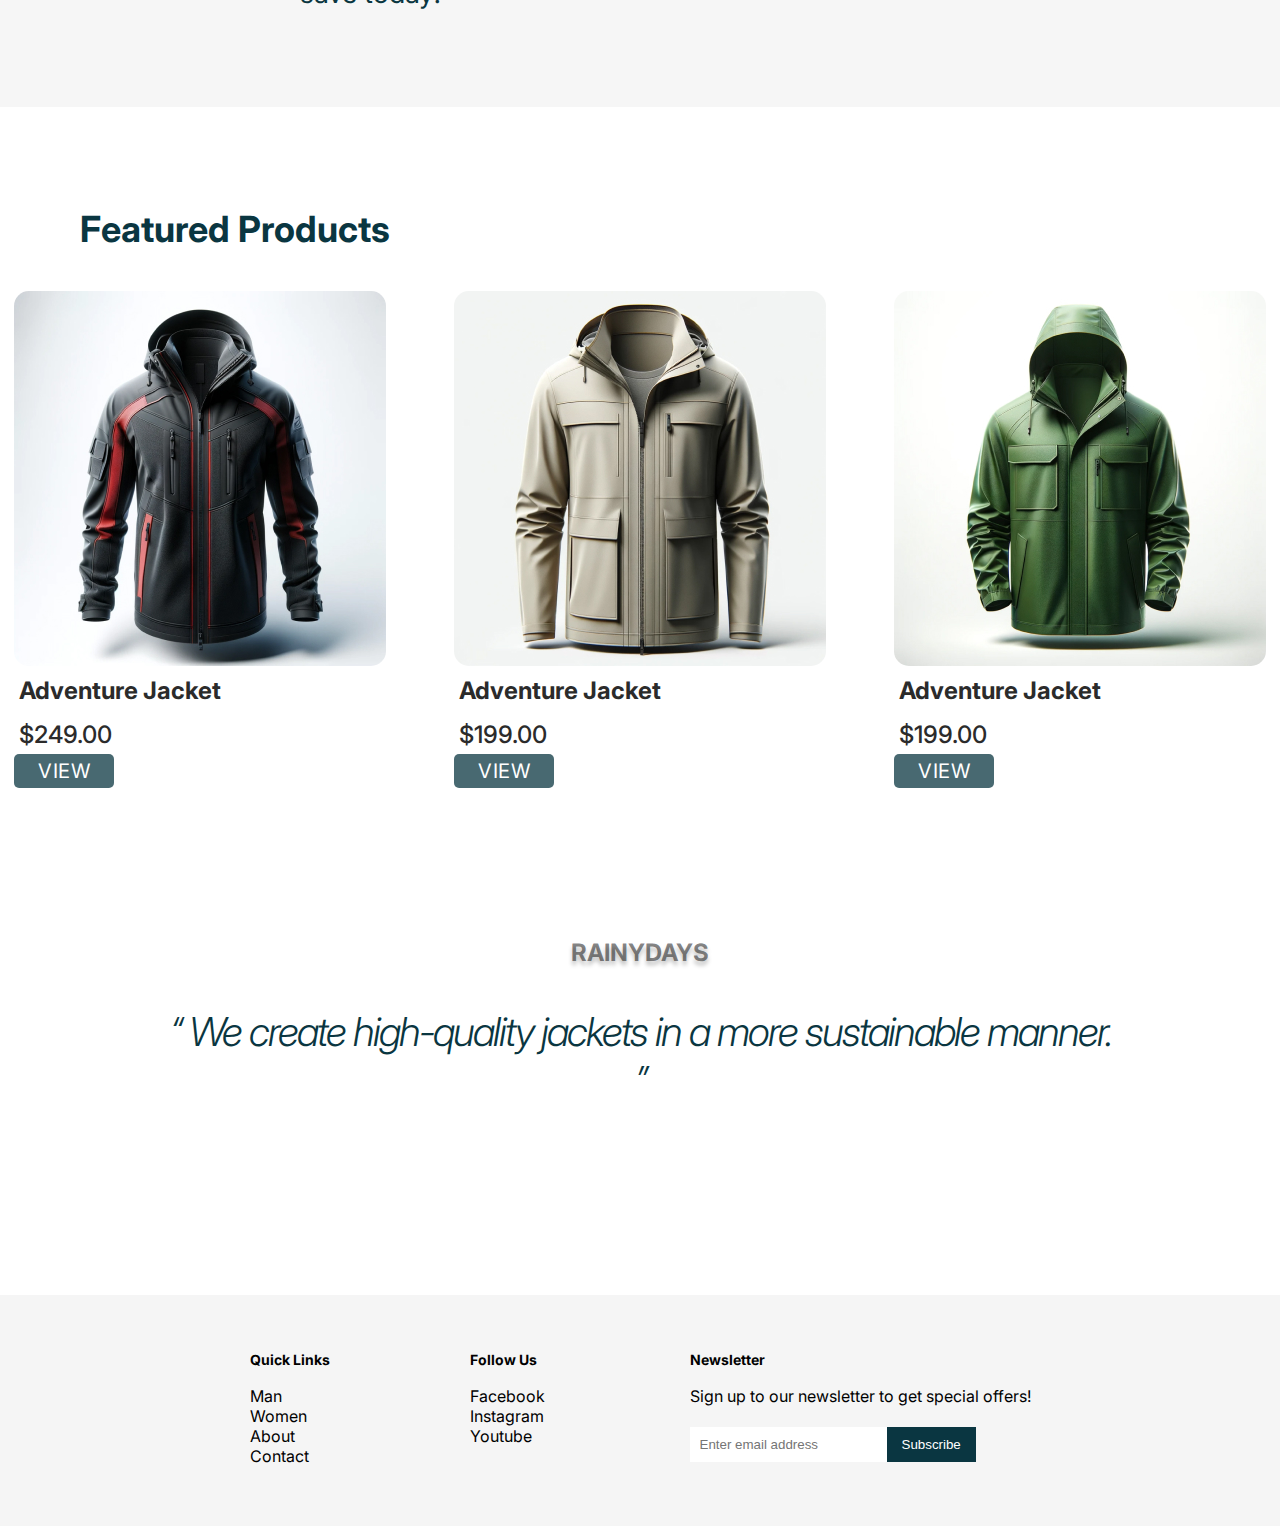
==== commit b3d9619c: "." ====
--- a/index.html
+++ b/index.html
@@ -9,7 +9,6 @@
     />
     <link rel="icon" href="/images/favicon1.PNG" type="image/png" />
     <link href="src/css/styles.css" rel="stylesheet" />
-
     <link rel="preconnect" href="https://fonts.googleapis.com" />
     <link rel="preconnect" href="https://fonts.gstatic.com" crossorigin />
     <link
@@ -21,7 +20,7 @@
 
   <body>
     <header>
-      <div class="header-container">
+      <section class="header-container">
         <div>
           <a class="header-logo" href="index.html"
             ><img
@@ -56,7 +55,7 @@
             <li><a href="#">CART</a></li>
           </ul>
         </nav>
-      </div>
+      </section>
     </header>
 
     <main>
--- a/src/css/styles.css
+++ b/src/css/styles.css
@@ -4,6 +4,13 @@
 /* These are marked with an underscore: */
 @import url("./variables.css");
 /* Feel free to add as many of these imports as you need */
+@import url("./index.css");
+@import url("/product.html");
+@import url("/checkout.html");
+@import url("/checkout-success.html");
+@import url("/man.html");
+@import url("/about.html");
+@import url("/contact.html");
 
 /* Styles for every page */
 
@@ -66,9 +73,9 @@
   padding: 0 16px;
 }
 
-.header-logo {
-  height: 75px;
-  width: 180px;
+.header-logo img {
+  height: auto;
+  width: 60%;
 }
 
 header li {
@@ -83,6 +90,8 @@
   font-size: 18px;
 }
 
+/*burger menu*/
+
 .nav-toggle {
   display: none;
   position: absolute;
@@ -147,12 +156,6 @@
     width: 31px;
     height: 27px;
   }
-
-  .header-logo {
-    display: flex;
-    width: 82px;
-    height: 68px;
-  }
 }
 
 @media (max-width: 600px) {
@@ -169,11 +172,6 @@
   .nav-search {
     width: 27px;
     height: 23px;
-  }
-
-  .header-logo {
-    width: 42px;
-    height: 58px;
   }
 }
 
@@ -197,11 +195,6 @@
     height: 19px;
     top: 34px;
     right: 80px;
-  }
-
-  .header-logo {
-    width: 42px;
-    height: 58px;
   }
 }
 
@@ -280,1204 +273,3 @@
   padding: 0.625rem 0.9375rem;
   margin-top: 0.3125rem;
 }
-
-/* HOME PAGE */
-
-/* Hero */
-
-.hero {
-  display: grid;
-  grid-template-rows: auto;
-  grid-template-areas: "image" "text";
-}
-
-.background-image {
-  grid-area: image;
-  background-image: url(/images/header.jpg);
-  background-color: #0a3641;
-  background-size: cover;
-  background-position: center;
-  width: 100%;
-  height: 80vh;
-}
-
-.hero-text {
-  grid-area: text;
-  text-align: left;
-  padding: 20px;
-  color: #ffffff;
-  margin-top: -355px;
-}
-
-.hero-heading {
-  color: #fff;
-  text-align: left;
-  font-size: 40px;
-  font-weight: 600;
-  text-shadow: 0px 4px 4px rgba(0, 0, 0, 0.25);
-  margin-left: 80px;
-}
-
-.hero p {
-  font-size: 20px;
-  font-weight: 500;
-  -webkit-text-stroke-width: 1;
-  -webkit-text-stroke-color: #0a3641;
-  width: 40%;
-  margin-left: 80px;
-  padding-bottom: 30px;
-}
-
-.explore-button {
-  width: 280px;
-  height: 49px;
-  font-size: 24px;
-  font-weight: 600;
-  background-color: #45b086;
-  color: #ffffff;
-  padding: 10px 40px;
-  letter-spacing: -0.5px;
-  border: 1px solid #000;
-  border-radius: 36px;
-  box-shadow: 0px 4px 4px 0px rgba(0, 0, 0, 0.25);
-  outline: none;
-  margin-left: 80px;
-  cursor: pointer;
-  transition: all 0.6s ease;
-  text-decoration: none;
-}
-
-.explore-button:hover {
-  background-color: #ffffff;
-  color: #45b086;
-}
-
-@media (max-width: 1000px) {
-  .hero h1 {
-    font-size: 35px;
-  }
-  .hero article {
-    font-size: 18px;
-  }
-  .explore-button {
-    width: 230px;
-    height: 45px;
-    font-size: 20px;
-  }
-}
-
-@media (max-width: 600px) {
-  .hero {
-    grid-template-rows: 390px auto;
-    margin-bottom: 10px;
-  }
-  .background-image {
-    height: 390px;
-    width: auto;
-  }
-  .hero-text {
-    background-color: #f5f5f5;
-    color: #0a3641;
-    width: 100%;
-    margin-top: 0;
-  }
-  .hero h1 {
-    color: #0a3641;
-    font-size: 28px;
-    margin: 20px 20px;
-  }
-  .hero p {
-    font-size: 18px;
-    width: 80%;
-    margin: 10px 20px;
-    padding-bottom: 0;
-  }
-  .explore-button {
-    width: 230px;
-    height: 45px;
-    font-size: 20px;
-    margin: 20px;
-    background-color: #0a3641;
-    border-radius: 16px;
-  }
-}
-
-@media (max-width: 400px) {
-  .hero {
-    grid-template-rows: 300px auto;
-    margin-bottom: 10px;
-  }
-  .background-image {
-    height: 300px;
-    width: auto;
-  }
-  .hero-text {
-    background-color: #f5f5f5;
-    color: #0a3641;
-    width: 100%;
-  }
-  .hero h1 {
-    font-size: 24px;
-    margin: 10px 10px;
-    margin-left: 0;
-  }
-  .hero p {
-    font-size: 16px;
-    width: 100%;
-    margin: 10px 20px;
-    padding-bottom: 0;
-    margin-left: 0;
-  }
-  .explore-button {
-    width: 100%;
-    height: 40px;
-    font-size: 18px;
-    margin-left: 0;
-    margin-bottom: 5px;
-  }
-}
-
-/* Shop Cards */
-
-.shop-container {
-  display: grid;
-  grid-template-columns: repeat(2, 1fr);
-  margin: 50px auto;
-  gap: 0 100px;
-  max-width: 1280px;
-  position: relative;
-}
-
-.shop-image {
-  display: grid;
-  max-width: 100%;
-  height: auto;
-  border-radius: 30px;
-}
-
-.shop-mens,
-.shop-womens {
-  background: none;
-  border: none;
-  height: 50px;
-  width: 100px;
-  font-size: 40px;
-  font-weight: 600;
-  color: #fff;
-  position: absolute;
-  top: 75%;
-  padding-left: 35px;
-  text-decoration: none;
-}
-
-@media (max-width: 1300px) {
-  .shop-container {
-    padding: 0 20px;
-    gap: 0 50px;
-  }
-}
-
-@media (max-width: 1000px) {
-  .shop-container {
-    gap: 0 30px;
-  }
-  .shop-mens,
-  .shop-womens {
-    font-size: 30px;
-    top: 70%;
-  }
-}
-
-@media (max-width: 800px) {
-  .shop-mens,
-  .shop-womens {
-    font-size: 24px;
-  }
-}
-
-@media (max-width: 600px) {
-  .shop-container {
-    display: flex;
-    flex-direction: column;
-    gap: 20px;
-  }
-  .shop-image {
-    border-radius: 0;
-  }
-  .shop-mens,
-  .shop-womens {
-    position: relative;
-    background-color: #0a3641ae;
-    width: 100%;
-    height: 80px;
-    padding: 10px;
-  }
-}
-
-@media (max-width: 400px) {
-  .shop-mens,
-  .shop-womens {
-    font-size: 20px;
-    height: 50px;
-  }
-}
-
-/* Discount banner */
-
-.discount-banner {
-  background-color: rgba(217, 217, 217, 0.23);
-}
-
-.discount-value {
-  font-size: 80px;
-  padding-left: 10px;
-  padding-right: 10px;
-  margin: 100px 0;
-}
-
-.discount-text {
-  font-size: 28px;
-  text-align: left;
-}
-
-.discount-information {
-  display: flex;
-  color: #0a3641;
-  align-items: center;
-  max-width: 1280px;
-  margin: 50px auto;
-  padding: 0 60px;
-  gap: 30px;
-}
-
-@media (max-width: 800px) {
-  .discount-text {
-    font-size: 24px;
-  }
-}
-
-@media (max-width: 600px) {
-  .discount-information {
-    margin: 10px auto;
-    padding: 0 20px;
-  }
-  .discount-value {
-    font-size: 65px;
-  }
-  .discount-text {
-    font-size: 20px;
-    padding: 40px 0;
-  }
-}
-
-@media (max-width: 400px) {
-  .discount-information {
-    padding: 0 10px;
-    gap: 0;
-  }
-  .discount-value {
-    font-size: 50px;
-  }
-  .discount-text {
-    font-size: 16px;
-    padding: 10px 0;
-  }
-}
-
-/* Featured products */
-
-.featured h2 {
-  margin-top: 100px;
-  margin-bottom: 40px;
-  margin-left: auto;
-  margin-right: auto;
-  max-width: 1440px;
-  color: #0a3641;
-  font-size: 36px;
-  padding-left: 80px;
-}
-
-.carousel {
-  display: grid;
-  grid-template-columns: repeat(3, 1fr);
-  max-width: 1280px;
-  margin: auto;
-  grid-gap: 40px;
-}
-
-.carousel h3 {
-  color: #2b2b2b;
-  font-weight: 700;
-  font-size: 24px;
-  margin: 10px 5px;
-}
-
-.carousel p {
-  color: #2b2b2b;
-  font-weight: 500;
-  font-size: 24px;
-  margin: 5px;
-}
-
-.carousel img {
-  width: 100%;
-  border-radius: 15px;
-}
-
-.carousel-products {
-  display: grid;
-  justify-content: center;
-}
-
-.carousel-button {
-  background-color: #0a3641be;
-  width: 100px;
-  color: #ffffff;
-  text-decoration: none;
-  font-size: 20px;
-  text-align: center;
-  padding: 5px;
-  border-radius: 5px;
-  letter-spacing: 0.5px;
-}
-@media (max-width: 1000px) {
-  .carousel {
-    grid-template-columns: repeat(2, 1fr);
-    gap: 0 10px;
-    padding: 0 20px;
-    grid-gap: 10px;
-  }
-}
-
-@media (max-width: 600px) {
-  .carousel {
-    grid-template-columns: repeat(2, 1fr);
-  }
-  .featured h2 {
-    font-size: 28px;
-    padding-left: 20px;
-    margin-top: 50px;
-    margin-bottom: 20px;
-  }
-  .carousel h3 {
-    font-size: 16px;
-  }
-  .carousel p {
-    font-size: 16px;
-  }
-  .carousel-button {
-    margin-bottom: 40px;
-    font-size: 15px;
-  }
-}
-
-@media (max-width: 400px) {
-  .carousel {
-    grid-template-columns: repeat(1, 1fr);
-  }
-  .carousel img {
-    border-radius: 0;
-  }
-  .featured h2 {
-    font-size: 23px;
-  }
-  .carousel h3 {
-    font-size: 16px;
-  }
-  .carousel p {
-    font-size: 16px;
-  }
-  .carousel-button {
-    width: 100%;
-    padding: 10px;
-    font-size: 18px;
-    letter-spacing: 1px;
-  }
-}
-
-/* Slogan */
-
-.slogan {
-  margin: 150px auto;
-  display: flex;
-  flex-direction: column;
-  max-width: 955px;
-  text-align: center;
-}
-
-.slogan strong {
-  color: rgba(0, 0, 0, 0.49);
-  font-size: 24px;
-  text-shadow: 0px 4px 4px rgba(0, 0, 0, 0.25);
-}
-
-.slogan h3 {
-  color: #0a3641;
-  font-size: 40px;
-  font-style: italic;
-  letter-spacing: -2px;
-  font-weight: normal;
-  font-weight: 300;
-}
-
-@media (max-width: 600px) {
-  .slogan {
-    margin: 50px auto;
-    padding: 20px;
-  }
-
-  .slogan strong {
-    font-size: 20px;
-    text-align: left;
-    margin-bottom: 20px;
-  }
-  .slogan h3 {
-    font-size: 28px;
-    text-align: left;
-    margin: 0;
-  }
-}
-
-@media (max-width: 400px) {
-  .slogan strong {
-    font-size: 16px;
-  }
-  .slogan h3 {
-    font-size: 24px;
-  }
-}
-
-/* MEN/WOMEN PAGE */
-
-.jackets {
-  max-width: 1280px;
-  margin: 30px auto;
-  padding: 0 20px;
-}
-
-.jackets h2 {
-  font-size: 20px;
-  font-weight: 700;
-  letter-spacing: -1px;
-  color: rgba(0, 0, 0, 0.788);
-  margin: 10px auto;
-}
-
-.jackets p {
-  font-weight: 500;
-  margin-top: 5px;
-}
-
-.product-list {
-  display: grid;
-  grid-template-columns: repeat(3, 1fr);
-  grid-gap: 20px;
-  margin-bottom: 100px;
-}
-
-.products img {
-  width: 100%;
-}
-
-.products {
-  margin: 50px 0;
-}
-
-.shop-button {
-  padding: 8px 30px;
-  font-size: 16px;
-  color: #ffffff;
-  background-color: #0a3641;
-  border-radius: 10px;
-  font-weight: 500;
-  text-decoration: none;
-}
-
-@media (max-width: 600px) {
-  .jackets h2 {
-    font-size: 18px;
-  }
-
-  .products {
-    margin: 20px 0;
-  }
-
-  .product-list {
-    grid-template-columns: repeat(2, 1fr);
-    margin-bottom: 30px;
-  }
-}
-
-@media (max-width: 400px) {
-  .jackets h2 {
-    font-size: 18px;
-  }
-  .jackets p {
-    font-size: 15px;
-  }
-
-  .products {
-    margin: 15px 0;
-  }
-
-  .product-list {
-    display: grid;
-    grid-template-columns: repeat(1, 1fr);
-    margin-bottom: 30px;
-  }
-}
-
-/*  PRODUCT SPECIFIC PAGE */
-
-.product-specific {
-  display: flex;
-  max-width: 1280px;
-  padding: 60px 0;
-  margin: 0px auto;
-}
-
-.product-h1 {
-  text-align: left;
-}
-
-.product-specific strong {
-  font-size: 22px;
-  letter-spacing: -1.2px;
-  margin: 5px 0;
-  color: #3d3d3d;
-  font-size: 18px;
-}
-
-.product-specific p {
-  font-size: 18px;
-  letter-spacing: -0.8px;
-  padding: 20px 0px;
-}
-
-.product-specific__content {
-  padding: 0px 80px;
-  display: flex;
-  flex-direction: column;
-}
-
-.product-specific__buttons {
-  padding: 0;
-  display: flex;
-  flex-direction: column;
-  margin: 40px 0;
-}
-
-.button-select {
-  width: 235px;
-  height: 48px;
-  border-radius: 10px;
-  border: 1 px solid #000;
-  background-color: #ffffff;
-  color: #000;
-  font-weight: 700;
-  font-size: 18px;
-  margin: 5px 0;
-  cursor: pointer;
-}
-
-.button-add {
-  width: 235px;
-  height: 48px;
-  border-radius: 10px;
-  background-color: #0a3641;
-  color: #ffffff;
-  font-weight: 700;
-  font-size: 18px;
-  margin: 5px 0;
-  cursor: pointer;
-  text-align: center;
-  padding: 10px 30px;
-  text-decoration: none;
-}
-
-@media (max-width: 1280px) {
-  .product-specific {
-    padding: 50px 20px;
-  }
-  .product-specific__content {
-    padding: 40px;
-  }
-  .product-specific article {
-    padding: 0 30px;
-  }
-}
-
-@media (max-width: 1000px) {
-  .product-specific {
-    display: block;
-    padding: 0;
-  }
-  .product-specific img {
-    width: 100%;
-  }
-  .button-add,
-  .button-select {
-    width: 100%;
-  }
-}
-
-@media (max-width: 600px) {
-  .product-specific__content {
-    padding: 20px;
-  }
-  .product-specific article {
-    font-size: 16px;
-    padding: 10px;
-  }
-  .button-add,
-  .button-select {
-    width: 100%;
-    font-size: 16px;
-  }
-}
-
-/* CHECKOUT PAGE*/
-
-.checkout-page {
-  max-width: 1280px;
-  margin: 30px auto;
-}
-
-.checkout-page h2 {
-  font-size: 24px;
-  font-weight: 700;
-  color: #000000dc;
-}
-
-input,
-select,
-textarea {
-  border: 1px solid #00000055;
-  border-radius: 2px;
-  height: 35px;
-  margin: 10px 10px 10px 0px;
-  font-size: 16px;
-  padding: 8px;
-}
-
-.order-review {
-  width: 1280px;
-}
-
-.order-review__content {
-  display: grid;
-  grid-template-columns: repeat(4, 1fr);
-  text-align: center;
-  font-size: 16px;
-}
-
-.product-text {
-  text-align: left;
-  display: grid;
-  grid-template-columns: repeat(2, 1fr);
-}
-
-.product-text img {
-  padding-left: 100px;
-  margin: 0px 20px;
-  margin-bottom: 30px;
-}
-
-.jacket-info {
-  display: flex;
-  flex-direction: column;
-}
-
-.subtotal {
-  display: flex;
-  justify-content: end;
-  padding-right: 100px;
-  padding-top: 5px;
-}
-
-fieldset {
-  border-radius: 0;
-  background-color: #f5f5f5;
-  border: none;
-}
-
-.shipping-content {
-  display: flex;
-  flex-direction: column;
-  padding: 0 70px;
-}
-
-.shipping-strong {
-  margin: 25px 0;
-}
-
-.payment-content {
-  padding-top: 25px;
-  padding-bottom: 12px;
-  padding-left: 79px;
-  padding-right: 79px;
-}
-
-.payment-information {
-  display: flex;
-  flex-direction: column;
-}
-
-.payment-options {
-  padding: 10px 0px;
-}
-
-input[type="radio"] {
-  vertical-align: middle;
-  margin: 0;
-}
-
-.order-content {
-  display: flex;
-  flex-direction: row;
-  line-height: 22px;
-  gap: 100px;
-  padding: 15px 79px;
-}
-
-.order-content__2 {
-  flex: 1;
-  text-align: right;
-}
-
-.form-wrapper {
-  width: 1280px;
-  display: flex;
-  margin: 30px auto;
-  gap: 30px;
-}
-
-.form-wrapper > * {
-  flex: 1;
-  display: flex;
-  flex-direction: column;
-}
-
-.complete-order {
-  margin-top: 20px;
-  background-color: #0a3641;
-  color: #ffffff;
-  font-size: 18px;
-  font-weight: 700;
-  text-align: center;
-  width: 200px;
-  height: 44px;
-  border-radius: 25px;
-  align-self: flex-end;
-  cursor: pointer;
-  text-decoration: none;
-  padding: 12px 0;
-}
-
-.order-review__mobile {
-  display: none;
-}
-
-@media (max-width: 1280px) {
-  .checkout-page {
-    padding: 0 20px;
-  }
-}
-
-@media (max-width: 1200px) {
-  .order-content,
-  .shipping-content,
-  .payment-content {
-    padding-left: 50px;
-    padding-right: 50px;
-  }
-  .order-content {
-    gap: 80px;
-  }
-  .product-text img {
-    padding-left: 50px;
-  }
-  .subtotal {
-    padding-right: 50px;
-  }
-}
-
-@media (max-width: 1000px) {
-  .order-content,
-  .shipping-content,
-  .payment-content {
-    padding-left: 10px;
-    padding-right: 10px;
-  }
-  .product-text img {
-    padding-left: 10px;
-  }
-  .order-content {
-    padding-left: 15px;
-    padding-right: 15px;
-    gap: 0;
-  }
-  .checkout-page legend {
-    font-size: 20px;
-  }
-}
-
-@media (max-width: 800px) {
-  .order-review__content {
-    display: none;
-  }
-  .order-review__mobile {
-    padding: 20px;
-    display: grid;
-    grid-template-columns: repeat(2, 1fr);
-  }
-  .mobile__order-info {
-    text-align: right;
-  }
-  .subtotal {
-    padding-right: 0;
-  }
-  .form-wrapper {
-    display: block;
-  }
-
-  .complete-order {
-    align-self: center;
-  }
-}
-
-@media (max-width: 600px) {
-  .order-review__mobile {
-    padding: 5px;
-  }
-  .order-content__2 {
-    flex: 0.9;
-  }
-  .card-fields {
-    display: block;
-  }
-}
-
-@media (max-width: 400px) {
-  .checkout-page legend {
-    font-size: 16px;
-  }
-  .checkout-page p,
-  article,
-  strong,
-  input,
-  label {
-    font-size: 14px;
-  }
-  .complete-order {
-    width: 100%;
-  }
-}
-
-/* CHECKOUT SUCCESS PAGE */
-
-.order-confirmed {
-  max-width: 1280px;
-  margin: 30px auto;
-  margin: 100px auto;
-  display: flex;
-  flex-direction: column;
-  align-items: center;
-  justify-content: center;
-  text-align: center;
-}
-
-.order-confirmed img {
-  width: auto;
-  height: auto;
-}
-
-.order-confirmed h1 {
-  color: #0a3641;
-  font-size: 36px;
-  font-weight: 600;
-}
-
-.order-confirmed h2 {
-  color: #000000c6;
-  font-size: 18px;
-  font-weight: 600;
-}
-
-.order-confirmed p {
-  color: #000;
-  font-size: 16px;
-  font-weight: 400;
-  margin: 40px 0;
-  max-width: 700px;
-}
-
-.continue-button {
-  color: #ffffff;
-  font-size: 16px;
-  font-weight: 700;
-  background-color: #0a3641;
-  border-radius: 38px;
-  width: 390px;
-  height: 50px;
-  text-align: center;
-  text-decoration: none;
-  padding: 15px 0px;
-}
-
-@media (max-width: 700px) {
-  .order-confirmed {
-    padding: 0 20px;
-  }
-  .order-confirmed h1 {
-    font-size: 30px;
-  }
-  .continue-button {
-    width: 100%;
-    border-radius: 15px;
-  }
-}
-
-@media (max-width: 430px) {
-  .order-confirmed img {
-    width: 40%;
-  }
-  .order-confirmed p {
-    font-size: 14px;
-    padding: 0 30px;
-  }
-  .order-confirmed button {
-    font-size: 14px;
-  }
-  .order-confirmed h1 {
-    font-size: 25px;
-  }
-}
-
-/* ABOUT US PAGE*/
-.about-page {
-  max-width: 1280px;
-  margin: 50px auto;
-}
-
-.about-content {
-  padding: 20px;
-  display: grid;
-  grid-gap: 100px;
-  margin-bottom: 120px;
-}
-
-.about-top {
-  display: grid;
-  grid-template-columns: 1fr 1fr;
-  gap: 50px;
-}
-
-.about-bottom {
-  display: grid;
-  grid-template-columns: 1fr 1fr;
-  gap: 50px;
-}
-
-.about-content img {
-  width: 100%;
-}
-
-.about-content h2 {
-  color: rgba(0, 0, 0, 0.781);
-  font-size: 34px;
-  font-weight: 400;
-  margin: 5px;
-}
-
-.about-content p {
-  font-size: 18px;
-}
-
-@media (max-width: 1020px) {
-  .about-content {
-    grid-gap: 50px;
-  }
-  .about-content p {
-    font-size: 16px;
-  }
-  .about-top {
-    display: flex;
-    flex-direction: column;
-  }
-  .about-bottom {
-    display: flex;
-    flex-direction: column-reverse;
-  }
-  .about-top {
-    gap: 20px;
-  }
-  .about-bottom {
-    gap: 20px;
-  }
-  .about-content h2 {
-    font-size: 28px;
-  }
-}
-
-@media (max-width: 400px) {
-  .about-content h2 {
-    font-size: 18px;
-  }
-  .about-content p {
-    font-size: 12px;
-  }
-}
-
-/* CONTACT PAGE */
-
-.contact-page {
-  max-width: 1280px;
-  margin: 20px auto;
-}
-
-.contact-page article p {
-  text-align: center;
-  font-size: 18px;
-  letter-spacing: 0.36px;
-  font-weight: 400;
-  padding: 0 20px;
-}
-
-.contact-page p {
-  font-size: 16px;
-  font-weight: 400;
-  letter-spacing: 0.32px;
-}
-
-.contact-page h3 {
-  font-weight: 600;
-  font-size: 20px;
-}
-
-.contact-information__text {
-  margin: 30px 0;
-  font-size: 18px;
-}
-
-.contact-address a,
-.contact-socials a {
-  line-height: 46px;
-  color: #064e41dc;
-  font-weight: 700;
-}
-
-.contact-top {
-  text-align: center;
-  margin: 70px 0;
-  border-radius: 0px;
-}
-
-.contact-bottom {
-  text-align: left;
-  margin-bottom: 100px;
-  border-radius: 0px;
-}
-
-.contact-information {
-  margin: 50px 0;
-}
-
-.contact-information > * {
-  margin: 30px 0;
-}
-
-.contact-form {
-  margin: 50px 125px;
-  display: grid;
-}
-
-.contact-form form {
-  max-width: 1000px;
-  margin: auto;
-}
-
-.contact-form > * {
-  margin: 10px 0;
-  font-size: 18px;
-}
-
-.contact-formwrapper {
-  display: flex;
-  width: auto;
-  gap: 120px;
-  margin-top: 20px;
-  font-size: 16px;
-}
-
-.contact-formwrapper > * {
-  flex: 1;
-  display: flex;
-  flex-direction: column;
-}
-
-.contact-formwrapper ::placeholder {
-  font-size: 16px;
-  padding-left: 8px;
-}
-
-input {
-  border: none;
-}
-.submit-button {
-  width: 200px;
-  height: 45px;
-  text-align: center;
-  border-radius: 25px;
-  font-size: 22px;
-  font-weight: 700;
-  cursor: pointer;
-}
-
-@media (max-width: 1000px) {
-  .contact-formwrapper {
-    gap: 50px;
-  }
-  .contact-form {
-    margin: 50px;
-  }
-}
-
-@media (max-width: 700px) {
-  .contact-formwrapper {
-    display: block;
-  }
-}
-
-@media (max-width: 600px) {
-  .contact-form,
-  .contact-bottom {
-    margin: 50px 0px;
-    padding: 0 10px;
-  }
-  .contact-top {
-    margin: 10px 0;
-  }
-  .submit-button {
-    width: 100%;
-    border-radius: 10px;
-  }
-  .contact-page article p {
-    font-size: 16px;
-  }
-  .contact-page h3 {
-    font-size: 18px;
-  }
-}
-
-@media (max-width: 400px) {
-  .contact-page article p {
-    font-size: 12px;
-  }
-  .contact-page h3 {
-    font-size: 15px;
-  }
-  .submit-button {
-    font-size: 18px;
-  }
-}
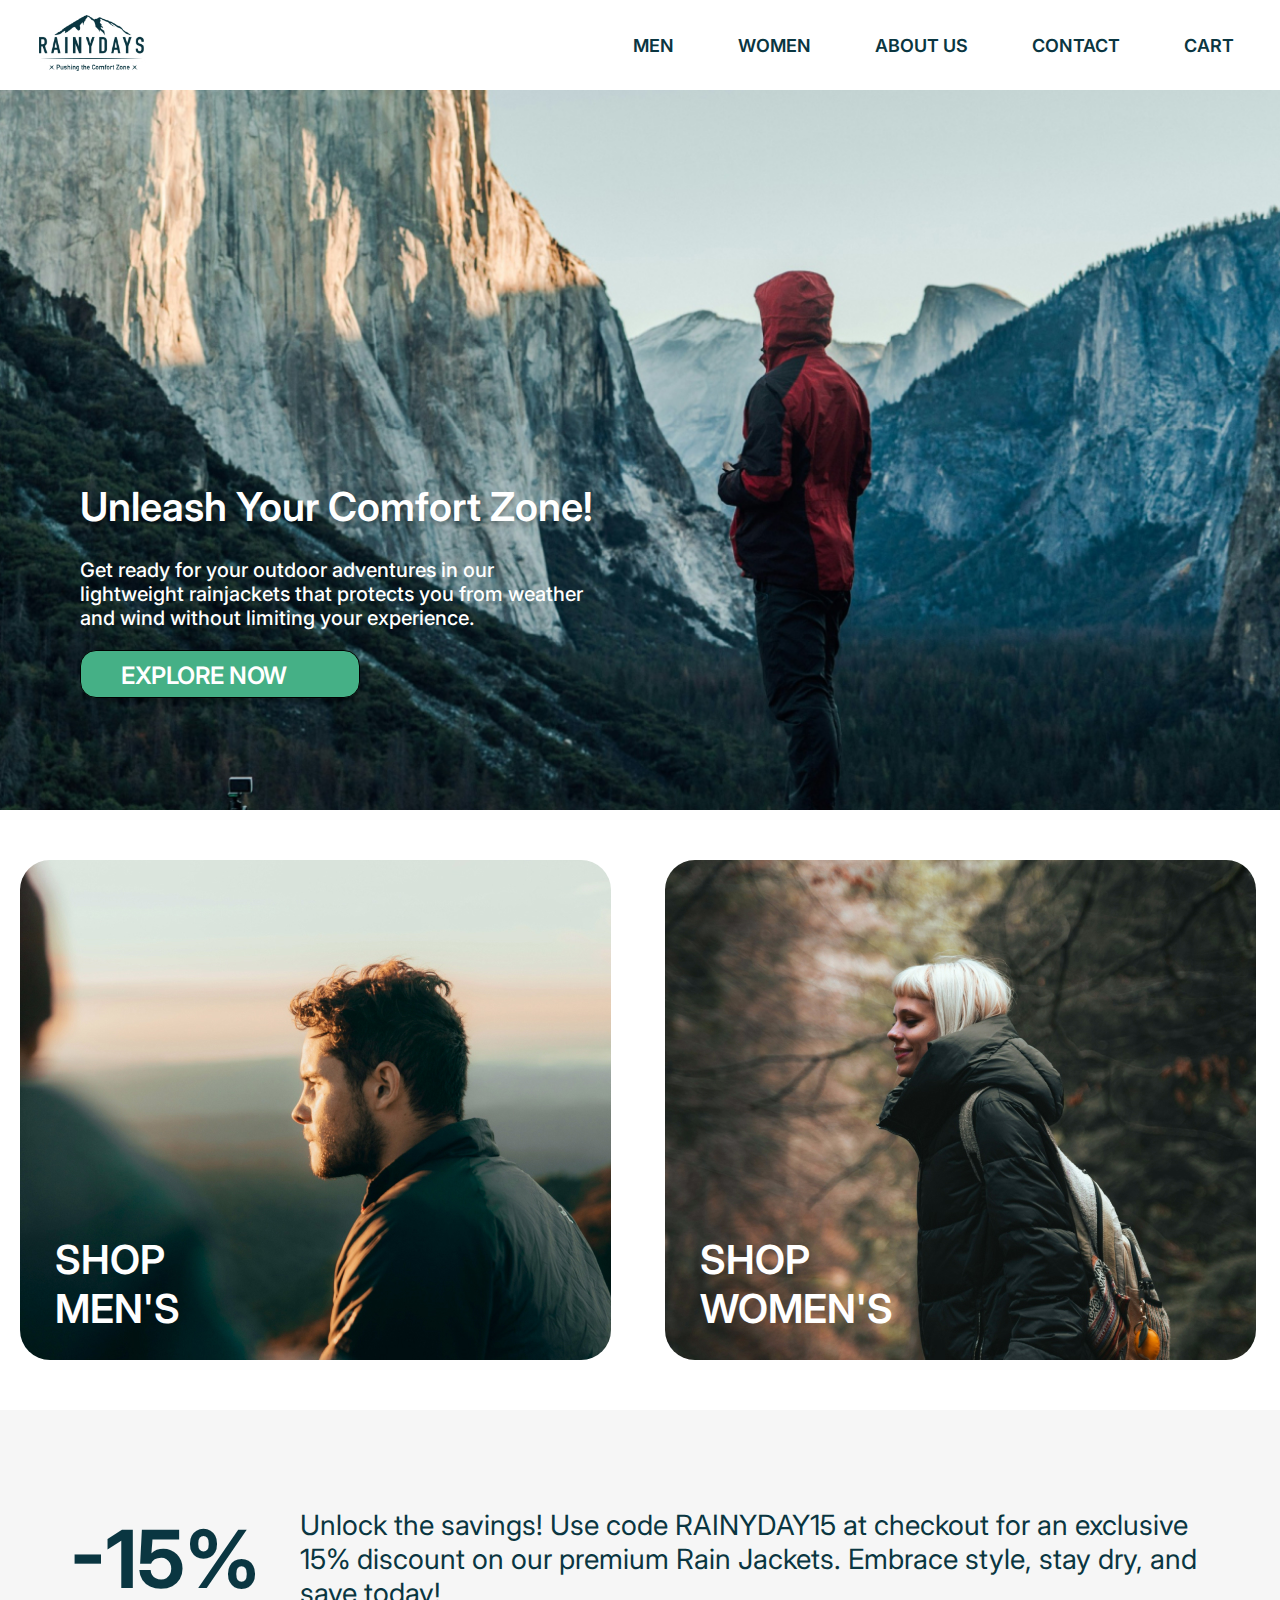
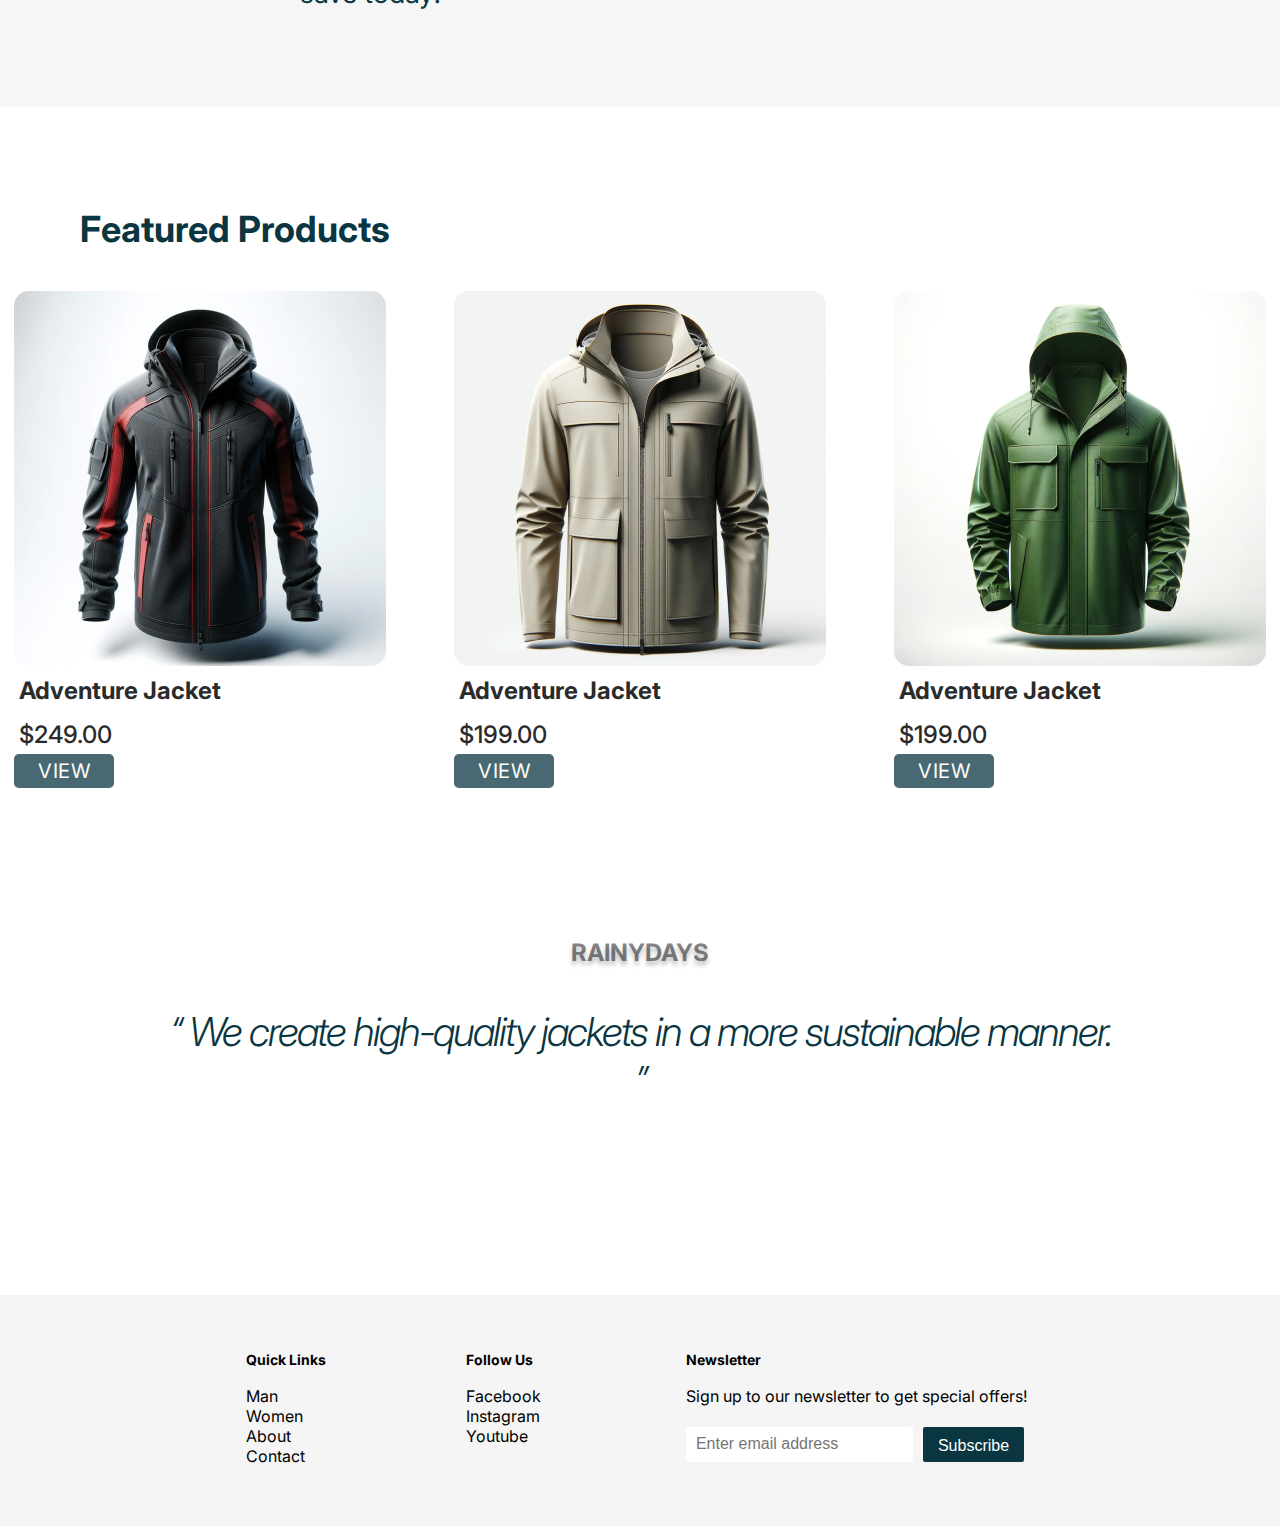
==== commit cc2c31c8: "." ====
--- a/index.html
+++ b/index.html
@@ -17,7 +17,6 @@
     />
     <title>Rainydays | Home</title>
   </head>
-
   <body>
     <header>
       <section class="header-container">
--- a/src/css/styles.css
+++ b/src/css/styles.css
@@ -4,13 +4,14 @@
 /* These are marked with an underscore: */
 @import url("./variables.css");
 /* Feel free to add as many of these imports as you need */
+
 @import url("./index.css");
-@import url("/product.html");
-@import url("/checkout.html");
-@import url("/checkout-success.html");
-@import url("/man.html");
-@import url("/about.html");
-@import url("/contact.html");
+@import url("./product.css");
+@import url("./checkout.css");
+@import url("./checkout-success.css");
+@import url("./man.css");
+@import url("./about.css");
+@import url("./contact.css");
 
 /* Styles for every page */
 
